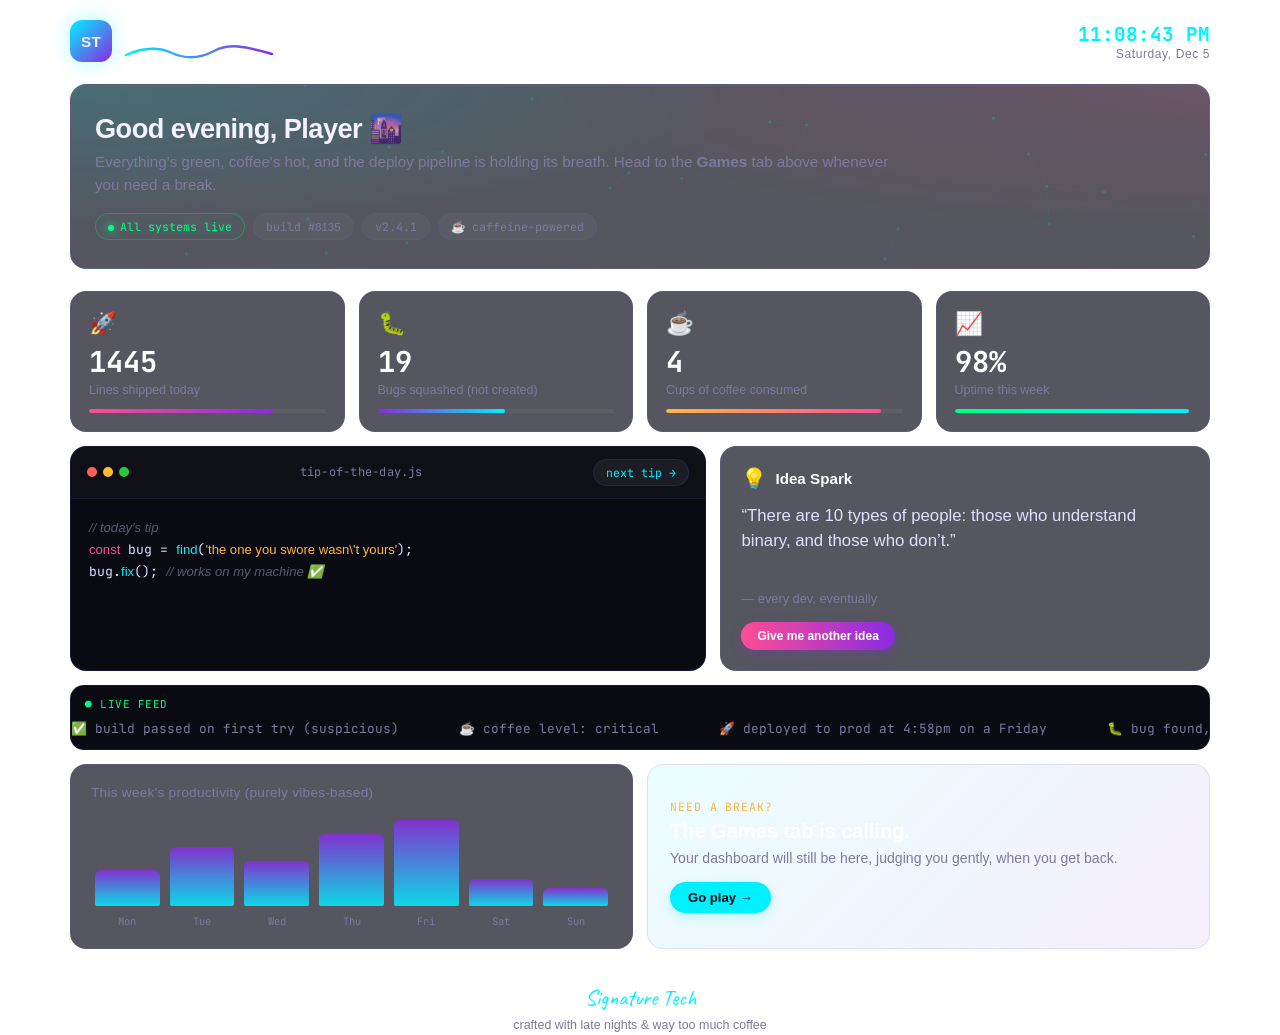
==== dashboard.html @ 2a185d4a "Split dashboard content into a separate file and fix scrolling" ====
<!DOCTYPE html>
<html lang="en">
<head>
<meta charset="UTF-8">
<meta name="viewport" content="width=device-width, initial-scale=1.0">
<link rel="stylesheet" href="style.css">
<link rel="preconnect" href="https://fonts.googleapis.com">
<link href="https://fonts.googleapis.com/css2?family=Space+Grotesk:wght@500;700&family=JetBrains+Mono:wght@400;500;700&family=Caveat:wght@600&display=swap" rel="stylesheet">
<style>
  :root {
    --st-bg: #07080e;
    --st-panel: rgba(13, 15, 28, 0.7);
    --st-panel-strong: rgba(255, 255, 255, 0.06);
    --st-border: rgba(108, 92, 231, 0.15);
    --st-border-hover: rgba(255, 77, 148, 0.4);
    --st-pink: #ff4d94;
    --st-violet: #8a2be2;
    --st-cyber-blue: #00f0ff;
    --st-amber: #ffb648;
    --st-mint: #00ff87;
    --text: #f4f2ff;
    --text-muted: #7e7a9e;
  }
  
  * { box-sizing: border-box; }
  
  body {
    background: transparent;
    margin: 0; padding: 0; color: var(--text);
    font-family: 'Space Grotesk', sans-serif;
    overflow-x: hidden;
  }
  
  .mono { font-family: 'JetBrains Mono', monospace; }
  .signature-font { font-family: 'Caveat', cursive; }

  .dash {
    max-width: 1180px; margin: 0 auto; padding: 20px 20px 40px;
    position: relative;
  }

  /* ---------- Top bar / branding ---------- */
  .topbar {
    display: flex; align-items: center; justify-content: space-between; gap: 16px;
    flex-wrap: wrap; margin-bottom: 22px;
  }
  .brand { display: flex; align-items: center; gap: 12px; }
  .brand-mark {
    width: 42px; height: 42px; border-radius: 12px; flex-shrink: 0;
    background: linear-gradient(135deg, var(--st-cyber-blue), var(--st-violet));
    display: flex; align-items: center; justify-content: center;
    font-weight: 700; font-size: .95rem; letter-spacing: .02em;
    box-shadow: 0 0 20px rgba(0, 240, 255, 0.3);
  }
  .brand-text { display: flex; flex-direction: column; }
  .brand-text .name { font-weight: 700; font-size: 1.15rem; letter-spacing: .01em; line-height: 1.1; color: #fff; }
  .sig-underline { height: 14px; margin-top: 2px; width: 150px; }
  .sig-underline path {
    stroke: url(#sigGrad); stroke-width: 2.4; fill: none; stroke-linecap: round;
    stroke-dasharray: 220; stroke-dashoffset: 220;
    animation: sign 1.6s ease forwards .3s;
  }
  @keyframes sign { to { stroke-dashoffset: 0; } }

  .clockbox { text-align: right; }
  .clockbox .time { font-family: 'JetBrains Mono', monospace; font-size: 1.2rem; font-weight: 700; color: var(--st-cyber-blue); text-shadow: 0 0 10px rgba(0, 240, 255, 0.2); }
  .clockbox .date { font-size: .75rem; color: var(--text-muted); letter-spacing: 0.05em; }

  /* ---------- Hero ---------- */
  .hero {
    position: relative; overflow: hidden; border-radius: 16px; padding: 28px 24px;
    background: radial-gradient(120% 160% at 0% 0%, rgba(0, 240, 255, 0.15), transparent 50%),
                radial-gradient(120% 160% at 100% 0%, rgba(255, 77, 148, 0.12), transparent 50%),
                var(--st-panel);
    border: 1px solid var(--st-border);
    backdrop-filter: blur(12px);
    margin-bottom: 22px;
    box-shadow: inset 0 1px 1px rgba(255,255,255,0.05);
  }
  #netCanvas { position: absolute; inset: 0; width: 100%; height: 100%; opacity: .4; pointer-events: none; }
  .hero-inner { position: relative; z-index: 1; }
  .hero h2 { margin: 0 0 6px; font-size: 1.7rem; letter-spacing: -0.02em; }
  .hero p { margin: 0; color: var(--text-muted); font-size: .95rem; line-height: 1.5; max-width: 800px; }
  .badge-row { display: flex; gap: 8px; margin-top: 16px; flex-wrap: wrap; }
  .badge {
    font-size: .72rem; padding: 5px 12px; border-radius: 20px; border: 1px solid var(--st-border);
    background: rgba(255, 255, 255, .03); color: var(--text-muted); font-family: 'JetBrains Mono', monospace;
  }
  .badge.live { color: var(--st-mint); border-color: rgba(0, 255, 135, 0.25); background: rgba(0, 255, 135, 0.02); }
  .dot { width: 6px; height: 6px; border-radius: 50%; background: var(--st-mint); display: inline-block; margin-right: 6px; animation: pulseDot 1.4s infinite; box-shadow: 0 0 8px var(--st-mint); }
  @keyframes pulseDot { 0%, 100% { opacity: 1; } 50% { opacity: .3; } }

  /* ---------- Grid / Cards ---------- */
  .grid { display: grid; grid-template-columns: repeat(4, 1fr); gap: 14px; margin-bottom: 14px; }
  .stat-card {
    background: var(--st-panel); border: 1px solid var(--st-border); border-radius: 16px; padding: 18px;
    position: relative; overflow: hidden; backdrop-filter: blur(12px);
    transition: transform 0.3s cubic-bezier(0.2, 0.8, 0.2, 1), border-color 0.3s, box-shadow 0.3s;
  }
  .stat-card:hover {
    transform: translateY(-2px);
    border-color: var(--st-border-hover);
    box-shadow: 0 8px 24px rgba(0, 0, 0, 0.2);
  }
  .stat-card .icon { font-size: 1.4rem; margin-bottom: 4px; }
  .stat-card .num { font-size: 1.8rem; font-weight: 700; margin: 6px 0 2px; font-family: 'JetBrains Mono', monospace; color: #fff; }
  .stat-card .label { font-size: .78rem; color: var(--text-muted); }
  .stat-card .bar { height: 4px; border-radius: 4px; margin-top: 12px; background: rgba(255, 255, 255, 0.05); overflow: hidden; }
  .stat-card .bar i { display: block; height: 100%; border-radius: 4px; width: 0; transition: width 1.2s cubic-bezier(0.1, 0.8, 0.2, 1); }
  
  .c1 i { background: linear-gradient(90deg, var(--st-pink), var(--st-violet)); }
  .c2 i { background: linear-gradient(90deg, var(--st-violet), var(--st-cyber-blue)); }
  .c3 i { background: linear-gradient(90deg, var(--st-amber), var(--st-pink)); }
  .c4 i { background: linear-gradient(90deg, var(--st-mint), var(--st-cyber-blue)); }

  .cols { display: grid; grid-template-columns: 1.3fr 1fr; gap: 14px; margin-bottom: 14px; }

  /* ---------- Code snippet card ---------- */
  .code-card { background: #090a12; border: 1px solid var(--st-border); border-radius: 16px; overflow: hidden; backdrop-filter: blur(12px); }
  .code-head {
    display: flex; align-items: center; justify-content: space-between; padding: 12px 16px;
    background: rgba(255, 255, 255, .02); border-bottom: 1px solid var(--st-border);
  }
  .traffic { display: flex; gap: 6px; }
  .traffic span { width: 10px; height: 10px; border-radius: 50%; display: inline-block; }
  .traffic .rd { background: #ff5f57; } .traffic .yl { background: #febc2e; } .traffic .gr { background: #28c840; }
  .code-head .fname { font-size: .75rem; color: var(--text-muted); font-family: 'JetBrains Mono', monospace; letter-spacing: 0.02em; }
  .code-head button {
    font-size: .72rem; background: var(--st-panel-strong); border: 1px solid var(--st-border); color: var(--st-cyber-blue);
    padding: 5px 12px; border-radius: 20px; cursor: pointer; font-family: 'JetBrains Mono', monospace;
    transition: all 0.2s;
  }
  .code-head button:hover { background: var(--st-cyber-blue); color: #000; border-color: var(--st-cyber-blue); box-shadow: 0 0 12px rgba(0, 240, 255, 0.3); }
  .code-body { padding: 18px; font-family: 'JetBrains Mono', monospace; font-size: .82rem; line-height: 1.7; min-height: 150px; white-space: pre-wrap; color: #e2e0ff; }
  .tk-kw { color: var(--st-pink); font-weight: 500; } .tk-fn { color: var(--st-cyber-blue); } .tk-str { color: var(--st-amber); } .tk-cm { color: #5c5973; font-style: italic; } .tk-num { color: var(--st-mint); }

  /* ---------- Idea card ---------- */
  .idea-card {
    background: var(--st-panel); border: 1px solid var(--st-border); border-radius: 16px; padding: 20px;
    display: flex; flex-direction: column; justify-content: space-between; backdrop-filter: blur(12px);
    transition: transform 0.3s, border-color 0.3s;
  }
  .idea-card:hover { border-color: rgba(0, 240, 255, 0.3); }
  .idea-card .top { display: flex; align-items: center; gap: 8px; margin-bottom: 12px; font-size: .95rem; }
  .idea-card .top strong { color: #fff; }
  .idea-card .top .bulb { font-size: 1.3rem; animation: flicker 3s infinite; }
  @keyframes flicker { 0%, 19%, 21%, 23%, 25%, 54%, 56%, 100% { opacity: 1; filter: drop-shadow(0 0 6px rgba(255,182,72,0.6)); } 20%, 24%, 55% { opacity: .4; filter: none; } }
  .idea-card .quote { font-size: 1.05rem; line-height: 1.5; min-height: 80px; color: #e2e0ff; }
  .idea-card .who { color: var(--text-muted); font-size: .8rem; margin-top: 8px; }
  .idea-card button {
    margin-top: 16px; align-self: flex-start; font-size: .75rem; padding: 7px 16px; border-radius: 20px;
    border: none; background: linear-gradient(90deg, var(--st-pink), var(--st-violet));
    color: #fff; cursor: pointer; font-weight: 700; transition: all 0.2s;
    box-shadow: 0 4px 12px rgba(138, 43, 226, 0.3);
  }
  .idea-card button:hover { transform: translateY(-1px); box-shadow: 0 6px 16px rgba(255, 77, 148, 0.4); }

  /* ---------- Ticker ---------- */
  .ticker {
    background: #090a12; border: 1px solid var(--st-border); border-radius: 14px; padding: 0; margin-bottom: 14px;
    overflow: hidden; position: relative;
  }
  .ticker .tag { position: absolute; top: 11px; left: 14px; font-size: .68rem; color: var(--st-mint); font-family: 'JetBrains Mono', monospace; z-index: 2; background: #090a12; padding-right: 8px; text-transform: uppercase; letter-spacing: 0.05em; }
  .ticker-track { display: flex; gap: 60px; white-space: nowrap; padding: 34px 0 12px; animation: scroll 26s linear infinite; }
  .ticker-track span { font-family: 'JetBrains Mono', monospace; font-size: .8rem; color: var(--text-muted); display: flex; align-items: center; gap: 6px; }
  @keyframes scroll { from { transform: translateX(0); } to { transform: translateX(-50%); } }

  /* ---------- Weekly chart + footer CTA ---------- */
  .bottom-row { display: grid; grid-template-columns: 1fr 1fr; gap: 14px; }
  .chart-card { background: var(--st-panel); border: 1px solid var(--st-border); border-radius: 16px; padding: 20px; backdrop-filter: blur(12px); }
  .chart-card h4 { margin: 0 0 16px; font-size: .85rem; color: var(--text-muted); font-weight: 500; letter-spacing: 0.02em; }
  .bars { display: flex; align-items: flex-end; gap: 10px; height: 90px; padding: 0 4px; }
  .bars .b { flex: 1; background: linear-gradient(180deg, var(--st-violet), var(--st-cyber-blue)); border-radius: 6px 6px 2px 2px; height: 0; transition: height 1s cubic-bezier(.15, .85, .3, 1); opacity: 0.85; }
  .bars .b:hover { opacity: 1; filter: drop-shadow(0 0 8px var(--st-cyber-blue)); }
  .bars-labels { display: flex; gap: 10px; margin-top: 8px; padding: 0 4px; }
  .bars-labels span { flex: 1; text-align: center; font-size: .65rem; color: var(--text-muted); font-family: 'JetBrains Mono', monospace; }

  .cta-card {
    border-radius: 16px; padding: 22px; border: 1px solid var(--st-border);
    background: linear-gradient(135deg, rgba(0, 240, 255, 0.08), rgba(138, 43, 226, 0.08));
    backdrop-filter: blur(12px); display: flex; flex-direction: column; justify-content: center;
  }
  .cta-card .eyebrow { font-size: .72rem; letter-spacing: .08em; text-transform: uppercase; color: var(--st-amber); font-family: 'JetBrains Mono', monospace; }
  .cta-card h3 { margin: 6px 0; font-size: 1.25rem; color: #fff; }
  .cta-card p { margin: 0 0 14px; color: var(--text-muted); font-size: .88rem; line-height: 1.4; }
  .cta-card a {
    align-self: flex-start; text-decoration: none; color: #07080e; background: var(--st-cyber-blue);
    padding: 8px 18px; border-radius: 20px; font-weight: 700; font-size: .82rem; transition: all 0.2s;
    box-shadow: 0 4px 12px rgba(0, 240, 255, 0.25);
  }
  .cta-card a:hover { transform: translateY(-1px); box-shadow: 0 6px 18px rgba(0, 240, 255, 0.4); background: #fff; }

  footer.sig {
    text-align: center; margin-top: 32px; font-size: .78rem; color: var(--text-muted); line-height: 1.5;
  }
  footer.sig .signature-font { font-size: 1.4rem; color: var(--st-cyber-blue); margin-bottom: 2px; }

  @media (max-width: 820px) {
    .grid { grid-template-columns: repeat(2, 1fr); }
    .cols { grid-template-columns: 1fr; }
    .bottom-row { grid-template-columns: 1fr; }
  }
</style>
</head>
<body>

<div class="dash">

  <!-- ============ TOP BAR / BRANDING ============ -->
  <div class="topbar">
    <div class="brand">
      <div class="brand-mark">ST</div>
      <div class="brand-text">
        <div class="name">Signature Tech</div>
        <svg class="sig-underline" viewBox="0 0 150 14" xmlns="http://www.w3.org/2000/svg">
          <defs>
            <linearGradient id="sigGrad" x1="0" y1="0" x2="1" y2="0">
              <stop offset="0%" stop-color="#00f0ff"/>
              <stop offset="100%" stop-color="#8a2be2"/>
            </linearGradient>
          </defs>
          <path d="M2 10 C 20 2, 35 2, 48 8 S 75 14, 90 6 S 120 1, 148 9"/>
        </svg>
      </div>
    </div>
    <div class="clockbox">
      <div class="time mono" id="clock">--:--:--</div>
      <div class="date" id="dateline">loading date…</div>
    </div>
  </div>

  <!-- ============ HERO ============ -->
  <div class="hero">
    <canvas id="netCanvas"></canvas>
    <div class="hero-inner">
      <h2 id="greeting">Welcome back, Player 👋</h2>
      <p>Everything's green, coffee's hot, and the deploy pipeline is holding its breath. Head to the <strong>Games</strong> tab above whenever you need a break.</p>
      <div class="badge-row">
        <span class="badge live"><span class="dot"></span>All systems live</span>
        <span class="badge">build #<span id="buildNum">0000</span></span>
        <span class="badge">v2.4.1</span>
        <span class="badge">☕ caffeine-powered</span>
      </div>
    </div>
  </div>

  <!-- ============ STAT CARDS ============ -->
  <div class="grid">
    <div class="stat-card c1">
      <div class="icon">🚀</div>
      <div class="num" id="stat1">0</div>
      <div class="label">Lines shipped today</div>
      <div class="bar"><i style="width:0" data-target="78"></i></div>
    </div>
    <div class="stat-card c2">
      <div class="icon">🐛</div>
      <div class="num" id="stat2">0</div>
      <div class="label">Bugs squashed (not created)</div>
      <div class="bar"><i style="width:0" data-target="54"></i></div>
    </div>
    <div class="stat-card c3">
      <div class="icon">☕</div>
      <div class="num" id="stat3">0</div>
      <div class="label">Cups of coffee consumed</div>
      <div class="bar"><i style="width:0" data-target="91"></i></div>
    </div>
    <div class="stat-card c4">
      <div class="icon">📈</div>
      <div class="num" id="stat4">0%</div>
      <div class="label">Uptime this week</div>
      <div class="bar"><i style="width:0" data-target="99"></i></div>
    </div>
  </div>

  <!-- ============ CODE + IDEA ============ -->
  <div class="cols">
    <div class="code-card">
      <div class="code-head">
        <div class="traffic"><span class="rd"></span><span class="yl"></span><span class="gr"></span></div>
        <div class="fname" id="snippetFile">tip-of-the-day.js</div>
        <button onclick="nextSnippet()">next tip →</button>
      </div>
      <div class="code-body mono" id="snippetBody"></div>
    </div>

    <div class="idea-card">
      <div class="top"><span class="bulb">💡</span><strong>Idea Spark</strong></div>
      <div class="quote" id="ideaText">Loading a spark of genius…</div>
      <div class="who" id="ideaWho"></div>
      <button onclick="nextIdea()">Give me another idea</button>
    </div>
  </div>

  <!-- ============ LIVE TICKER ============ -->
  <div class="ticker">
    <span class="tag">● live feed</span>
    <div class="ticker-track" id="tickerTrack"></div>
  </div>

  <!-- ============ CHART + CTA ============ -->
  <div class="bottom-row">
    <div class="chart-card">
      <h4>This week's productivity (purely vibes-based)</h4>
      <div class="bars" id="bars"></div>
      <div class="bars-labels">
        <span>Mon</span><span>Tue</span><span>Wed</span><span>Thu</span><span>Fri</span><span>Sat</span><span>Sun</span>
      </div>
    </div>
    <div class="cta-card">
      <div class="eyebrow">Need a break?</div>
      <h3>The Games tab is calling.</h3>
      <p>Your dashboard will still be here, judging you gently, when you get back.</p>
      <a href="#games">Go play →</a>
    </div>
  </div>

  <footer class="sig">
    <div class="signature-font">Signature Tech</div>
    <div>crafted with late nights &amp; way too much coffee</div>
  </footer>

</div>

<script>
  /* ---------- Clock ---------- */
  function tick(){
    const now = new Date();
    document.getElementById('clock').textContent = now.toLocaleTimeString([], {hour:'2-digit',minute:'2-digit',second:'2-digit'});
    document.getElementById('dateline').textContent = now.toLocaleDateString([], {weekday:'long', month:'short', day:'numeric'});
  }
  tick(); setInterval(tick, 1000);
  document.getElementById('buildNum').textContent = String(Math.floor(1000 + Math.random()*8999));

  /* ---------- Greeting by time of day ---------- */
  (function(){
    const h = new Date().getHours();
    const g = h < 5 ? 'Burning the midnight oil, Player 🌙' : h < 12 ? 'Good morning, Player ☀️' : h < 18 ? 'Good afternoon, Player 🌤️' : 'Good evening, Player 🌆';
    document.getElementById('greeting').textContent = g;
  })();

  /* ---------- Animated stat counters + bars ---------- */
  function animateCount(el, target, suffix=''){
    let cur = 0; const step = Math.max(1, Math.round(target/40));
    const t = setInterval(() => {
      cur += step;
      if(cur >= target){ cur = target; clearInterval(t); }
      el.textContent = cur + suffix;
    }, 25);
  }
  animateCount(document.getElementById('stat1'), 1200 + Math.floor(Math.random()*400));
  animateCount(document.getElementById('stat2'), 12 + Math.floor(Math.random()*8));
  animateCount(document.getElementById('stat3'), 4 + Math.floor(Math.random()*5));
  animateCount(document.getElementById('stat4'), 97 + Math.floor(Math.random()*3), '%');
  document.querySelectorAll('.bar i').forEach(bar => {
    setTimeout(() => bar.style.width = bar.dataset.target + '%', 200);
  });

  /* ---------- Code snippet rotator ---------- */
  const snippets = [
    { file:'tip-of-the-day.js', code:`<span class="tk-cm">// today's tip</span>\n<span class="tk-kw">const</span> bug = <span class="tk-fn">find</span>(<span class="tk-str">'the one you swore wasn\\'t yours'</span>);\nbug.<span class="tk-fn">fix</span>(); <span class="tk-cm">// works on my machine ✅</span>` },
    { file:'shortcut.js', code:`<span class="tk-cm">// keyboard shortcut of the day</span>\n<span class="tk-kw">const</span> save = () => ctrl + <span class="tk-str">'S'</span>;\n<span class="tk-fn">setInterval</span>(save, <span class="tk-num">1000</span>); <span class="tk-cm">// paranoia mode</span>` },
    { file:'debugging.js', code:`<span class="tk-kw">function</span> <span class="tk-fn">debug</span>(problem) {\n  <span class="tk-fn">console</span>.log(problem);\n  <span class="tk-kw">return</span> <span class="tk-str">'it was a semicolon'</span>;\n}` },
    { file:'motivation.js', code:`<span class="tk-kw">while</span> (bugs.length > <span class="tk-num">0</span>) {\n  coffee.<span class="tk-fn">refill</span>();\n  <span class="tk-cm">// one more won't hurt</span>\n}` },
    { file:'friday-deploy.js', code:`<span class="tk-kw">if</span> (day === <span class="tk-str">'Friday'</span>) {\n  <span class="tk-fn">deploy</span>(<span class="tk-str">'production'</span>); <span class="tk-cm">// what could go wrong</span>\n}` }
  ];
  let snippetIdx = 0;
  function renderSnippet(){
    const s = snippets[snippetIdx];
    document.getElementById('snippetFile').textContent = s.file;
    document.getElementById('snippetBody').innerHTML = s.code;
  }
  function nextSnippet(){ snippetIdx = (snippetIdx+1) % snippets.length; renderSnippet(); }
  renderSnippet();

  /* ---------- Idea / quote rotator ---------- */
  const ideas = [
    { text:'“There are 10 types of people: those who understand binary, and those who don’t.”', who:'— every dev, eventually' },
    { text:'What if the sidebar could collapse into a tiny mascot that judges your code silently?', who:'— 2am idea, needs review' },
    { text:'“It’s not a bug, it’s an undocumented feature.”', who:'— unknown, probably you' },
    { text:'Add a button that does nothing except say "nice click" — morale matters.', who:'— UX brainstorm' },
    { text:'“Weeks of coding can save you hours of planning.”', who:'— cautionary tale' },
    { text:'A dark mode so dark it needs its own dark mode.', who:'— design meeting, 11pm' }
  ];
  let ideaIdx = 0;
  function renderIdea(){
    document.getElementById('ideaText').textContent = ideas[ideaIdx].text;
    document.getElementById('ideaWho').textContent = ideas[ideaIdx].who;
  }
  function nextIdea(){ ideaIdx = (ideaIdx+1) % ideas.length; renderIdea(); }
  renderIdea();

  /* ---------- Live ticker feed ---------- */
  const feed = [
    '✅ build passed on first try (suspicious)', '☕ coffee level: critical', '🚀 deployed to prod at 4:58pm on a Friday',
    '🐛 bug found, immediately renamed "feature"', '📦 node_modules now visible from space',
    '🔧 fixed it by turning it off and on again', '💬 "it works on my machine" — confirmed team motto',
    '⚡ page load time: instant-ish', '🌙 last commit: 2:47am, no regrets'
  ];
  const track = document.getElementById('tickerTrack');
  track.innerHTML = feed.concat(feed).map(f => `<span>${f}</span>`).join('');

  /* ---------- Weekly bar chart ---------- */
  const bars = document.getElementById('bars');
  const heights = [40,65,50,80,95,30,20];
  heights.forEach(h => {
    const b = document.createElement('div');
    b.className = 'b';
    bars.appendChild(b);
    setTimeout(() => b.style.height = h + '%', 250);
  });

  /* ---------- Lightweight live network background ---------- */
  (function(){
    const canvas = document.getElementById('netCanvas');
    const ctx = canvas.getContext('2d');
    let w, h, points;
    function resize(){
      w = canvas.width = canvas.offsetWidth;
      h = canvas.height = canvas.offsetHeight;
    }
    function initPoints(){
      points = Array.from({length: 26}, () => ({
        x: Math.random()*w, y: Math.random()*h,
        vx: (Math.random()-0.5)*0.3, vy: (Math.random()-0.5)*0.3
      }));
    }
    function frame(){
      ctx.clearRect(0,0,w,h);
      for(let i=0;i<points.length;i++){
        points[i].x += points[i].vx; points[i].y += points[i].vy;
        if(points[i].x<0||points[i].x>w) points[i].vx*=-1;
        if(points[i].y<0||points[i].y>h) points[i].vy*=-1;
      }
      for(let i=0;i<points.length;i++){
        for(let j=i+1;j<points.length;j++){
          const dx=points[i].x-points[j].x, dy=points[i].y-points[j].y;
          const dist=Math.hypot(dx,dy);
          if(dist<120){
            ctx.strokeStyle = `rgba(0, 240, 255, ${0.15*(1-dist/120)})`;
            ctx.beginPath(); ctx.moveTo(points[i].x,points[i].y); ctx.lineTo(points[j].x,points[j].y); ctx.stroke();
          }
        }
        ctx.fillStyle = 'rgba(0, 240, 255, 0.4)';
        ctx.beginPath(); ctx.arc(points[i].x, points[i].y, 1.6, 0, Math.PI*2); ctx.fill();
      }
      requestAnimationFrame(frame);
    }
    window.addEventListener('resize', () => { resize(); });
    resize(); initPoints(); frame();
  })();
</script>

</body>
</html>
---- style.css ----
:root {
    --bg-dark: #0f111a;
    --bg-card: #171a26;
    --accent-neon: #6366f1;
    --accent-hover: #4f46e5;
    --text-main: #f3f4f6;
    --text-muted: #9ca3af;
    --sidebar-width: 240px;
}

* {
    box-sizing: border-box;
    margin: 0;
    padding: 0;
    font-family: 'Segoe UI', Tahoma, Geneva, Verdana, sans-serif;
}

body {
    background-color: var(--bg-dark);
    color: var(--text-main);
    display: flex;
    height: 100vh;
    overflow: hidden;
}

.sidebar {
    width: var(--sidebar-width);
    background-color: var(--bg-card);
    border-right: 1px solid #23283b;
    display: flex;
    flex-direction: column;
    padding: 20px;
}

.brand-logo {
    font-size: 22px;
    font-weight: bold;
    letter-spacing: 1px;
    color: var(--text-main);
    margin-bottom: 40px;
    display: flex;
    align-items: center;
    gap: 10px;
}

.brand-logo span { color: var(--accent-neon); }

.sidebar-menu { list-style: none; }

.sidebar-item {
    padding: 12px 16px;
    border-radius: 8px;
    color: var(--text-muted);
    cursor: pointer;
    transition: all 0.3s ease;
    margin-bottom: 8px;
    font-weight: 500;
}

.sidebar-item:hover, .sidebar-item.active {
    background-color: #23283b;
    color: var(--text-main);
    border-left: 4px solid var(--accent-neon);
}

.main-container {
    flex: 1;
    display: flex;
    flex-direction: column;
    height: 100%;
}

.sub-top-bar {
    background-color: var(--bg-card);
    border-bottom: 1px solid #23283b;
    padding: 0 30px;
    display: flex;
    align-items: center;
    height: 60px;
}

.nav-tabs {
    display: flex;
    gap: 20px;
    list-style: none;
    height: 100%;
}

.nav-tab {
    display: flex;
    align-items: center;
    color: var(--text-muted);
    cursor: pointer;
    font-weight: 500;
    position: relative;
    padding: 0 10px;
    height: 100%;
    transition: color 0.3s;
}

.nav-tab:hover, .nav-tab.active { color: var(--text-main); }

.nav-tab.active::after {
    content: '';
    position: absolute;
    bottom: 0;
    left: 0;
    width: 100%;
    height: 3px;
    background-color: var(--accent-neon);
    border-radius: 3px 3px 0 0;
}

.content-area {
    flex: 1;
    padding: 30px;
    overflow-y: auto;
}

.content-page { display: none; }
.content-page.active { display: block; }

.games-grid {
    display: grid;
    grid-template-columns: repeat(auto-fill, minmax(220px, 1fr));
    gap: 24px;
    margin-top: 20px;
}

.game-card {
    background-color: var(--bg-card);
    border: 1px solid #23283b;
    border-radius: 12px;
    overflow: hidden;
    cursor: pointer;
    transition: transform 0.3s ease, box-shadow 0.3s ease;
}

.game-card:hover {
    transform: translateY(-5px);
    box-shadow: 0 10px 20px rgba(99, 102, 241, 0.15);
    border-color: var(--accent-neon);
}

.game-thumbnail {
    height: 140px;
    background-color: #23283b;
    display: flex;
    align-items: center;
    justify-content: center;
    font-size: 40px;
}

.game-info { padding: 15px; }
.game-title { font-size: 16px; font-weight: 600; margin-bottom: 5px; }
.game-tag { font-size: 12px; color: var(--accent-neon); text-transform: uppercase; font-weight: bold; }

/* Modal changes to support iframes */
.game-modal {
    display: none;
    position: fixed;
    top: 0;
    left: 0;
    width: 100vw;
    height: 100vh;
    background-color: rgba(15, 17, 26, 0.95);
    z-index: 1000;
    justify-content: center;
    align-items: center;
    flex-direction: column;
}

.game-modal.active { display: flex; }

.modal-header {
    display: flex;
    justify-content: flex-end;
    width: 90vw;
    max-width: 800px;
    margin-bottom: 15px;
}

.close-btn {
    background-color: #ef4444;
    color: white;
    border: none;
    padding: 8px 16px;
    border-radius: 6px;
    cursor: pointer;
    font-weight: bold;
}

.close-btn:hover { background-color: #dc2626; }

/* This is the box where the game will load */
.game-frame {
    width: 90vw;
    max-width: 800px;
    height: 600px;
    border: 4px solid #23283b;
    border-radius: 8px;
    background-color: black;
}
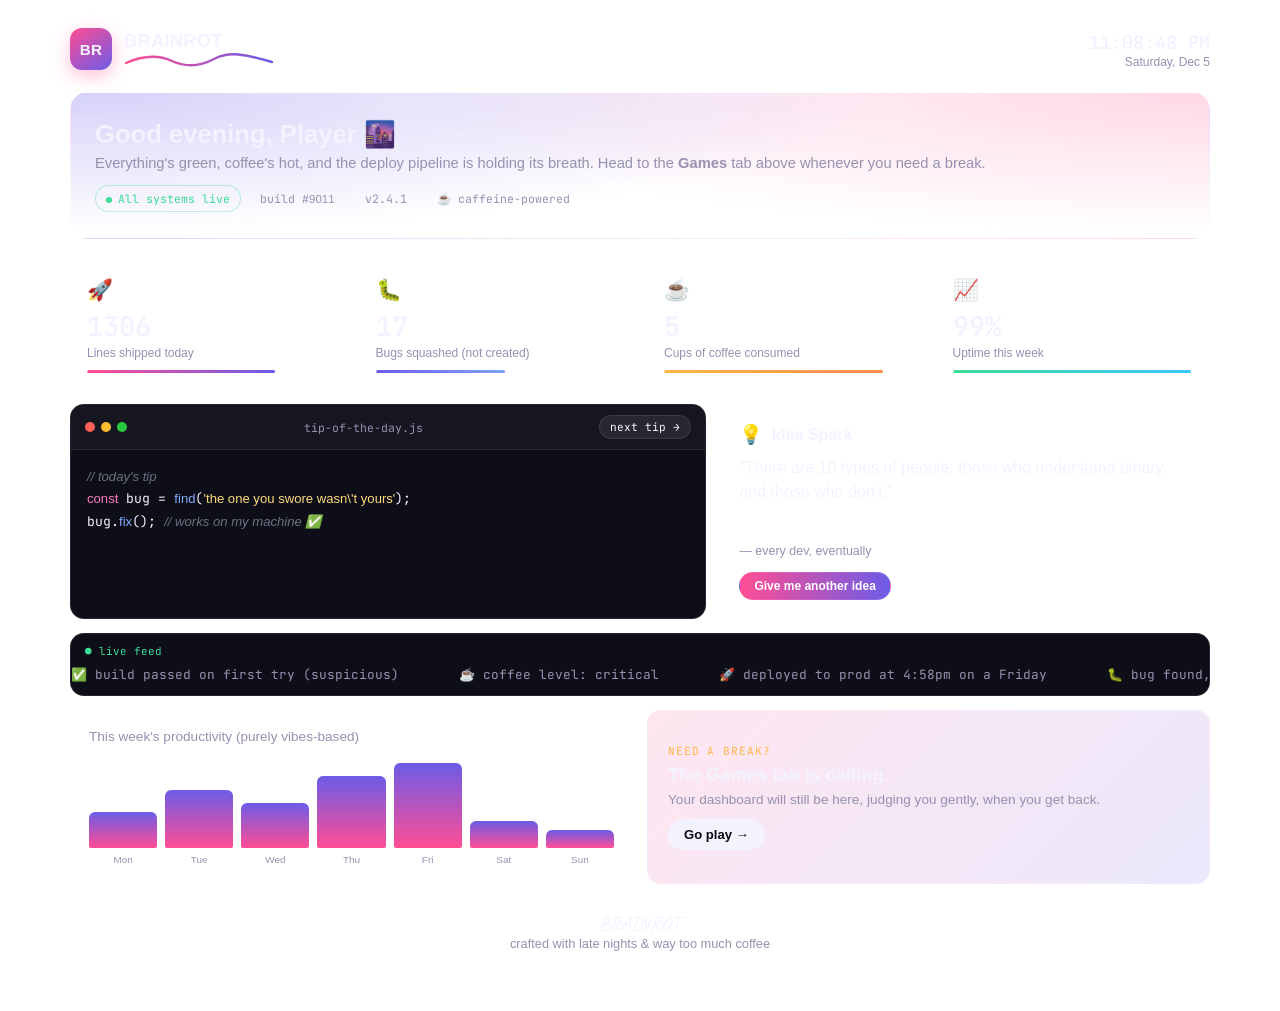
==== commit c743ea7a: "Organize folder structure and clean up files" ====
--- a/dashboard.html
+++ b/dashboard.html
@@ -7,198 +7,178 @@
 <link rel="preconnect" href="https://fonts.googleapis.com">
 <link href="https://fonts.googleapis.com/css2?family=Space+Grotesk:wght@500;700&family=JetBrains+Mono:wght@400;500;700&family=Caveat:wght@600&display=swap" rel="stylesheet">
 <style>
-  :root {
-    --st-bg: #07080e;
-    --st-panel: rgba(13, 15, 28, 0.7);
-    --st-panel-strong: rgba(255, 255, 255, 0.06);
-    --st-border: rgba(108, 92, 231, 0.15);
-    --st-border-hover: rgba(255, 77, 148, 0.4);
+  /* ---- Local tokens (fall back gracefully if style.css already defines these) ---- */
+  :root{
+    --st-bg: #0a0b12;
+    --st-panel: rgba(255,255,255,0.045);
+    --st-panel-strong: rgba(255,255,255,0.075);
+    --st-border: rgba(255,255,255,0.09);
     --st-pink: #ff4d94;
-    --st-violet: #8a2be2;
-    --st-cyber-blue: #00f0ff;
+    --st-violet: #6c5ce7;
     --st-amber: #ffb648;
-    --st-mint: #00ff87;
+    --st-mint: #3ddc97;
     --text: #f4f2ff;
-    --text-muted: #7e7a9e;
-  }
-  
-  * { box-sizing: border-box; }
-  
-  body {
+    --text-muted: #9691b0;
+  }
+  *{ box-sizing:border-box; }
+  /* NOTE: style.css's height:100vh / overflow:hidden / flex rules are scoped to
+     body.app-shell (used only by index.html), so this page is free to grow
+     to its natural height and scroll normally inside the dashboard iframe. */
+  body{
     background: transparent;
-    margin: 0; padding: 0; color: var(--text);
-    font-family: 'Space Grotesk', sans-serif;
-    overflow-x: hidden;
-  }
-  
-  .mono { font-family: 'JetBrains Mono', monospace; }
-  .signature-font { font-family: 'Caveat', cursive; }
-
-  .dash {
-    max-width: 1180px; margin: 0 auto; padding: 20px 20px 40px;
-    position: relative;
+    margin:0; padding:0; color:var(--text);
+    font-family:'Space Grotesk', sans-serif;
+    overflow:visible;
+  }
+  .mono{ font-family:'JetBrains Mono', monospace; }
+  .signature-font{ font-family:'Caveat', cursive; }
+
+  .dash{
+    max-width: 1180px; margin: 0 auto; padding: 28px 20px 60px;
+    position:relative;
   }
 
   /* ---------- Top bar / branding ---------- */
-  .topbar {
-    display: flex; align-items: center; justify-content: space-between; gap: 16px;
-    flex-wrap: wrap; margin-bottom: 22px;
-  }
-  .brand { display: flex; align-items: center; gap: 12px; }
-  .brand-mark {
-    width: 42px; height: 42px; border-radius: 12px; flex-shrink: 0;
-    background: linear-gradient(135deg, var(--st-cyber-blue), var(--st-violet));
-    display: flex; align-items: center; justify-content: center;
-    font-weight: 700; font-size: .95rem; letter-spacing: .02em;
-    box-shadow: 0 0 20px rgba(0, 240, 255, 0.3);
-  }
-  .brand-text { display: flex; flex-direction: column; }
-  .brand-text .name { font-weight: 700; font-size: 1.15rem; letter-spacing: .01em; line-height: 1.1; color: #fff; }
-  .sig-underline { height: 14px; margin-top: 2px; width: 150px; }
-  .sig-underline path {
-    stroke: url(#sigGrad); stroke-width: 2.4; fill: none; stroke-linecap: round;
+  .topbar{
+    display:flex; align-items:center; justify-content:space-between; gap:16px;
+    flex-wrap:wrap; margin-bottom: 22px;
+  }
+  .brand{ display:flex; align-items:center; gap:12px; }
+  .brand-mark{
+    width:42px; height:42px; border-radius:12px; flex-shrink:0;
+    background:linear-gradient(145deg, var(--st-pink), var(--st-violet));
+    display:flex; align-items:center; justify-content:center;
+    font-weight:700; font-size:.95rem; letter-spacing:.02em;
+    box-shadow:0 6px 18px rgba(255,77,148,.35);
+  }
+  .brand-text{ display:flex; flex-direction:column; }
+  .brand-text .name{ font-weight:700; font-size:1.15rem; letter-spacing:.01em; line-height:1.1; }
+  .sig-underline{ height:14px; margin-top:2px; width:150px; }
+  .sig-underline path{
+    stroke:url(#sigGrad); stroke-width:2.4; fill:none; stroke-linecap:round;
     stroke-dasharray: 220; stroke-dashoffset: 220;
     animation: sign 1.6s ease forwards .3s;
   }
-  @keyframes sign { to { stroke-dashoffset: 0; } }
-
-  .clockbox { text-align: right; }
-  .clockbox .time { font-family: 'JetBrains Mono', monospace; font-size: 1.2rem; font-weight: 700; color: var(--st-cyber-blue); text-shadow: 0 0 10px rgba(0, 240, 255, 0.2); }
-  .clockbox .date { font-size: .75rem; color: var(--text-muted); letter-spacing: 0.05em; }
+  @keyframes sign{ to{ stroke-dashoffset:0; } }
+
+  .clockbox{ text-align:right; }
+  .clockbox .time{ font-family:'JetBrains Mono', monospace; font-size:1.15rem; font-weight:700; }
+  .clockbox .date{ font-size:.75rem; color:var(--text-muted); }
 
   /* ---------- Hero ---------- */
-  .hero {
-    position: relative; overflow: hidden; border-radius: 16px; padding: 28px 24px;
-    background: radial-gradient(120% 160% at 0% 0%, rgba(0, 240, 255, 0.15), transparent 50%),
-                radial-gradient(120% 160% at 100% 0%, rgba(255, 77, 148, 0.12), transparent 50%),
+  .hero{
+    position:relative; overflow:hidden; border-radius:18px; padding:26px 24px;
+    background: radial-gradient(120% 160% at 0% 0%, rgba(108,92,231,.28), transparent 60%),
+                radial-gradient(120% 160% at 100% 0%, rgba(255,77,148,.22), transparent 60%),
                 var(--st-panel);
-    border: 1px solid var(--st-border);
-    backdrop-filter: blur(12px);
+    border:1px solid var(--st-border);
     margin-bottom: 22px;
-    box-shadow: inset 0 1px 1px rgba(255,255,255,0.05);
-  }
-  #netCanvas { position: absolute; inset: 0; width: 100%; height: 100%; opacity: .4; pointer-events: none; }
-  .hero-inner { position: relative; z-index: 1; }
-  .hero h2 { margin: 0 0 6px; font-size: 1.7rem; letter-spacing: -0.02em; }
-  .hero p { margin: 0; color: var(--text-muted); font-size: .95rem; line-height: 1.5; max-width: 800px; }
-  .badge-row { display: flex; gap: 8px; margin-top: 16px; flex-wrap: wrap; }
-  .badge {
-    font-size: .72rem; padding: 5px 12px; border-radius: 20px; border: 1px solid var(--st-border);
-    background: rgba(255, 255, 255, .03); color: var(--text-muted); font-family: 'JetBrains Mono', monospace;
-  }
-  .badge.live { color: var(--st-mint); border-color: rgba(0, 255, 135, 0.25); background: rgba(0, 255, 135, 0.02); }
-  .dot { width: 6px; height: 6px; border-radius: 50%; background: var(--st-mint); display: inline-block; margin-right: 6px; animation: pulseDot 1.4s infinite; box-shadow: 0 0 8px var(--st-mint); }
-  @keyframes pulseDot { 0%, 100% { opacity: 1; } 50% { opacity: .3; } }
-
-  /* ---------- Grid / Cards ---------- */
-  .grid { display: grid; grid-template-columns: repeat(4, 1fr); gap: 14px; margin-bottom: 14px; }
-  .stat-card {
-    background: var(--st-panel); border: 1px solid var(--st-border); border-radius: 16px; padding: 18px;
-    position: relative; overflow: hidden; backdrop-filter: blur(12px);
-    transition: transform 0.3s cubic-bezier(0.2, 0.8, 0.2, 1), border-color 0.3s, box-shadow 0.3s;
-  }
-  .stat-card:hover {
-    transform: translateY(-2px);
-    border-color: var(--st-border-hover);
-    box-shadow: 0 8px 24px rgba(0, 0, 0, 0.2);
-  }
-  .stat-card .icon { font-size: 1.4rem; margin-bottom: 4px; }
-  .stat-card .num { font-size: 1.8rem; font-weight: 700; margin: 6px 0 2px; font-family: 'JetBrains Mono', monospace; color: #fff; }
-  .stat-card .label { font-size: .78rem; color: var(--text-muted); }
-  .stat-card .bar { height: 4px; border-radius: 4px; margin-top: 12px; background: rgba(255, 255, 255, 0.05); overflow: hidden; }
-  .stat-card .bar i { display: block; height: 100%; border-radius: 4px; width: 0; transition: width 1.2s cubic-bezier(0.1, 0.8, 0.2, 1); }
-  
-  .c1 i { background: linear-gradient(90deg, var(--st-pink), var(--st-violet)); }
-  .c2 i { background: linear-gradient(90deg, var(--st-violet), var(--st-cyber-blue)); }
-  .c3 i { background: linear-gradient(90deg, var(--st-amber), var(--st-pink)); }
-  .c4 i { background: linear-gradient(90deg, var(--st-mint), var(--st-cyber-blue)); }
-
-  .cols { display: grid; grid-template-columns: 1.3fr 1fr; gap: 14px; margin-bottom: 14px; }
+  }
+  #netCanvas{ position:absolute; inset:0; width:100%; height:100%; opacity:.55; pointer-events:none; }
+  .hero-inner{ position:relative; z-index:1; }
+  .hero h2{ margin:0 0 6px; font-size:1.6rem; }
+  .hero p{ margin:0; color:var(--text-muted); font-size:.92rem; }
+  .badge-row{ display:flex; gap:8px; margin-top:14px; flex-wrap:wrap; }
+  .badge{
+    font-size:.72rem; padding:5px 10px; border-radius:20px; border:1px solid var(--st-border);
+    background:rgba(255,255,255,.03); color:var(--text-muted); font-family:'JetBrains Mono',monospace;
+  }
+  .badge.live{ color:var(--st-mint); border-color:rgba(61,220,151,.35); }
+  .dot{ width:6px; height:6px; border-radius:50%; background:var(--st-mint); display:inline-block; margin-right:6px; animation:pulseDot 1.4s infinite; }
+  @keyframes pulseDot{ 0%,100%{opacity:1;} 50%{opacity:.25;} }
+
+  /* ---------- Grid ---------- */
+  .grid{ display:grid; grid-template-columns: repeat(4, 1fr); gap:14px; margin-bottom:14px; }
+  .stat-card{
+    background:var(--st-panel); border:1px solid var(--st-border); border-radius:14px; padding:16px;
+    position:relative; overflow:hidden;
+  }
+  .stat-card .icon{ font-size:1.3rem; }
+  .stat-card .num{ font-size:1.7rem; font-weight:700; margin:6px 0 2px; font-family:'JetBrains Mono',monospace; }
+  .stat-card .label{ font-size:.75rem; color:var(--text-muted); }
+  .stat-card .bar{ height:3px; border-radius:3px; margin-top:10px; background:rgba(255,255,255,.08); overflow:hidden; }
+  .stat-card .bar i{ display:block; height:100%; border-radius:3px; width:0; transition:width 1.2s ease; }
+  .c1 i{ background:linear-gradient(90deg,var(--st-pink),var(--st-violet)); }
+  .c2 i{ background:linear-gradient(90deg,var(--st-violet),#7ea2ff); }
+  .c3 i{ background:linear-gradient(90deg,var(--st-amber),#ff8a4d); }
+  .c4 i{ background:linear-gradient(90deg,var(--st-mint),#38c6ff); }
+
+  .cols{ display:grid; grid-template-columns: 1.3fr 1fr; gap:14px; margin-bottom:14px; }
 
   /* ---------- Code snippet card ---------- */
-  .code-card { background: #090a12; border: 1px solid var(--st-border); border-radius: 16px; overflow: hidden; backdrop-filter: blur(12px); }
-  .code-head {
-    display: flex; align-items: center; justify-content: space-between; padding: 12px 16px;
-    background: rgba(255, 255, 255, .02); border-bottom: 1px solid var(--st-border);
-  }
-  .traffic { display: flex; gap: 6px; }
-  .traffic span { width: 10px; height: 10px; border-radius: 50%; display: inline-block; }
-  .traffic .rd { background: #ff5f57; } .traffic .yl { background: #febc2e; } .traffic .gr { background: #28c840; }
-  .code-head .fname { font-size: .75rem; color: var(--text-muted); font-family: 'JetBrains Mono', monospace; letter-spacing: 0.02em; }
-  .code-head button {
-    font-size: .72rem; background: var(--st-panel-strong); border: 1px solid var(--st-border); color: var(--st-cyber-blue);
-    padding: 5px 12px; border-radius: 20px; cursor: pointer; font-family: 'JetBrains Mono', monospace;
-    transition: all 0.2s;
-  }
-  .code-head button:hover { background: var(--st-cyber-blue); color: #000; border-color: var(--st-cyber-blue); box-shadow: 0 0 12px rgba(0, 240, 255, 0.3); }
-  .code-body { padding: 18px; font-family: 'JetBrains Mono', monospace; font-size: .82rem; line-height: 1.7; min-height: 150px; white-space: pre-wrap; color: #e2e0ff; }
-  .tk-kw { color: var(--st-pink); font-weight: 500; } .tk-fn { color: var(--st-cyber-blue); } .tk-str { color: var(--st-amber); } .tk-cm { color: #5c5973; font-style: italic; } .tk-num { color: var(--st-mint); }
+  .code-card{ background:#0d0e18; border:1px solid var(--st-border); border-radius:14px; overflow:hidden; }
+  .code-head{
+    display:flex; align-items:center; justify-content:space-between; padding:10px 14px;
+    background:rgba(255,255,255,.03); border-bottom:1px solid var(--st-border);
+  }
+  .traffic{ display:flex; gap:6px; }
+  .traffic span{ width:10px; height:10px; border-radius:50%; display:inline-block; }
+  .traffic .rd{ background:#ff5f57; } .traffic .yl{ background:#febc2e; } .traffic .gr{ background:#28c840; }
+  .code-head .fname{ font-size:.72rem; color:var(--text-muted); font-family:'JetBrains Mono',monospace; }
+  .code-head button{
+    font-size:.7rem; background:var(--st-panel-strong); border:1px solid var(--st-border); color:var(--text);
+    padding:4px 10px; border-radius:20px; cursor:pointer; font-family:'JetBrains Mono',monospace;
+  }
+  .code-body{ padding:16px; font-family:'JetBrains Mono',monospace; font-size:.82rem; line-height:1.7; min-height:150px; white-space:pre-wrap; }
+  .tk-kw{ color:#ff79c6; } .tk-fn{ color:#82aaff; } .tk-str{ color:#ffd97a; } .tk-cm{ color:#6b7280; font-style:italic; } .tk-num{ color:#3ddc97; }
 
   /* ---------- Idea card ---------- */
-  .idea-card {
-    background: var(--st-panel); border: 1px solid var(--st-border); border-radius: 16px; padding: 20px;
-    display: flex; flex-direction: column; justify-content: space-between; backdrop-filter: blur(12px);
-    transition: transform 0.3s, border-color 0.3s;
-  }
-  .idea-card:hover { border-color: rgba(0, 240, 255, 0.3); }
-  .idea-card .top { display: flex; align-items: center; gap: 8px; margin-bottom: 12px; font-size: .95rem; }
-  .idea-card .top strong { color: #fff; }
-  .idea-card .top .bulb { font-size: 1.3rem; animation: flicker 3s infinite; }
-  @keyframes flicker { 0%, 19%, 21%, 23%, 25%, 54%, 56%, 100% { opacity: 1; filter: drop-shadow(0 0 6px rgba(255,182,72,0.6)); } 20%, 24%, 55% { opacity: .4; filter: none; } }
-  .idea-card .quote { font-size: 1.05rem; line-height: 1.5; min-height: 80px; color: #e2e0ff; }
-  .idea-card .who { color: var(--text-muted); font-size: .8rem; margin-top: 8px; }
-  .idea-card button {
-    margin-top: 16px; align-self: flex-start; font-size: .75rem; padding: 7px 16px; border-radius: 20px;
-    border: none; background: linear-gradient(90deg, var(--st-pink), var(--st-violet));
-    color: #fff; cursor: pointer; font-weight: 700; transition: all 0.2s;
-    box-shadow: 0 4px 12px rgba(138, 43, 226, 0.3);
-  }
-  .idea-card button:hover { transform: translateY(-1px); box-shadow: 0 6px 16px rgba(255, 77, 148, 0.4); }
+  .idea-card{
+    background:var(--st-panel); border:1px solid var(--st-border); border-radius:14px; padding:18px;
+    display:flex; flex-direction:column; justify-content:space-between;
+  }
+  .idea-card .top{ display:flex; align-items:center; gap:8px; margin-bottom:10px; }
+  .idea-card .top .bulb{ font-size:1.2rem; animation:flicker 2.6s infinite; }
+  @keyframes flicker{ 0%,19%,21%,23%,25%,54%,56%,100%{opacity:1;} 20%,24%,55%{opacity:.35;} }
+  .idea-card .quote{ font-size:1rem; line-height:1.5; min-height:80px; }
+  .idea-card .who{ color:var(--text-muted); font-size:.78rem; margin-top:8px; }
+  .idea-card button{
+    margin-top:14px; align-self:flex-start; font-size:.75rem; padding:6px 14px; border-radius:20px;
+    border:1px solid var(--st-border); background:linear-gradient(90deg,var(--st-pink),var(--st-violet));
+    color:#fff; cursor:pointer; font-weight:700;
+  }
 
   /* ---------- Ticker ---------- */
-  .ticker {
-    background: #090a12; border: 1px solid var(--st-border); border-radius: 14px; padding: 0; margin-bottom: 14px;
-    overflow: hidden; position: relative;
-  }
-  .ticker .tag { position: absolute; top: 11px; left: 14px; font-size: .68rem; color: var(--st-mint); font-family: 'JetBrains Mono', monospace; z-index: 2; background: #090a12; padding-right: 8px; text-transform: uppercase; letter-spacing: 0.05em; }
-  .ticker-track { display: flex; gap: 60px; white-space: nowrap; padding: 34px 0 12px; animation: scroll 26s linear infinite; }
-  .ticker-track span { font-family: 'JetBrains Mono', monospace; font-size: .8rem; color: var(--text-muted); display: flex; align-items: center; gap: 6px; }
-  @keyframes scroll { from { transform: translateX(0); } to { transform: translateX(-50%); } }
+  .ticker{
+    background:#0d0e18; border:1px solid var(--st-border); border-radius:14px; padding:0; margin-bottom:14px;
+    overflow:hidden; position:relative;
+  }
+  .ticker .tag{ position:absolute; top:10px; left:14px; font-size:.68rem; color:var(--st-mint); font-family:'JetBrains Mono',monospace; z-index:2; background:#0d0e18; padding-right:8px;}
+  .ticker-track{ display:flex; gap:60px; white-space:nowrap; padding:32px 0 12px; animation:scroll 22s linear infinite; }
+  .ticker-track span{ font-family:'JetBrains Mono',monospace; font-size:.8rem; color:var(--text-muted); }
+  @keyframes scroll{ from{ transform:translateX(0);} to{ transform:translateX(-50%);} }
 
   /* ---------- Weekly chart + footer CTA ---------- */
-  .bottom-row { display: grid; grid-template-columns: 1fr 1fr; gap: 14px; }
-  .chart-card { background: var(--st-panel); border: 1px solid var(--st-border); border-radius: 16px; padding: 20px; backdrop-filter: blur(12px); }
-  .chart-card h4 { margin: 0 0 16px; font-size: .85rem; color: var(--text-muted); font-weight: 500; letter-spacing: 0.02em; }
-  .bars { display: flex; align-items: flex-end; gap: 10px; height: 90px; padding: 0 4px; }
-  .bars .b { flex: 1; background: linear-gradient(180deg, var(--st-violet), var(--st-cyber-blue)); border-radius: 6px 6px 2px 2px; height: 0; transition: height 1s cubic-bezier(.15, .85, .3, 1); opacity: 0.85; }
-  .bars .b:hover { opacity: 1; filter: drop-shadow(0 0 8px var(--st-cyber-blue)); }
-  .bars-labels { display: flex; gap: 10px; margin-top: 8px; padding: 0 4px; }
-  .bars-labels span { flex: 1; text-align: center; font-size: .65rem; color: var(--text-muted); font-family: 'JetBrains Mono', monospace; }
-
-  .cta-card {
-    border-radius: 16px; padding: 22px; border: 1px solid var(--st-border);
-    background: linear-gradient(135deg, rgba(0, 240, 255, 0.08), rgba(138, 43, 226, 0.08));
-    backdrop-filter: blur(12px); display: flex; flex-direction: column; justify-content: center;
-  }
-  .cta-card .eyebrow { font-size: .72rem; letter-spacing: .08em; text-transform: uppercase; color: var(--st-amber); font-family: 'JetBrains Mono', monospace; }
-  .cta-card h3 { margin: 6px 0; font-size: 1.25rem; color: #fff; }
-  .cta-card p { margin: 0 0 14px; color: var(--text-muted); font-size: .88rem; line-height: 1.4; }
-  .cta-card a {
-    align-self: flex-start; text-decoration: none; color: #07080e; background: var(--st-cyber-blue);
-    padding: 8px 18px; border-radius: 20px; font-weight: 700; font-size: .82rem; transition: all 0.2s;
-    box-shadow: 0 4px 12px rgba(0, 240, 255, 0.25);
-  }
-  .cta-card a:hover { transform: translateY(-1px); box-shadow: 0 6px 18px rgba(0, 240, 255, 0.4); background: #fff; }
-
-  footer.sig {
-    text-align: center; margin-top: 32px; font-size: .78rem; color: var(--text-muted); line-height: 1.5;
-  }
-  footer.sig .signature-font { font-size: 1.4rem; color: var(--st-cyber-blue); margin-bottom: 2px; }
-
-  @media (max-width: 820px) {
-    .grid { grid-template-columns: repeat(2, 1fr); }
-    .cols { grid-template-columns: 1fr; }
-    .bottom-row { grid-template-columns: 1fr; }
+  .bottom-row{ display:grid; grid-template-columns: 1fr 1fr; gap:14px; }
+  .chart-card{ background:var(--st-panel); border:1px solid var(--st-border); border-radius:14px; padding:18px; }
+  .chart-card h4{ margin:0 0 14px; font-size:.85rem; color:var(--text-muted); font-weight:500; }
+  .bars{ display:flex; align-items:flex-end; gap:8px; height:90px; }
+  .bars .b{ flex:1; background:linear-gradient(180deg,var(--st-violet),var(--st-pink)); border-radius:6px 6px 2px 2px; height:0; transition:height 1s cubic-bezier(.2,.9,.3,1); }
+  .bars-labels{ display:flex; gap:8px; margin-top:6px; }
+  .bars-labels span{ flex:1; text-align:center; font-size:.62rem; color:var(--text-muted); }
+
+  .cta-card{
+    border-radius:14px; padding:20px; border:1px solid var(--st-border);
+    background:linear-gradient(135deg, rgba(255,77,148,.14), rgba(108,92,231,.14));
+    display:flex; flex-direction:column; justify-content:center;
+  }
+  .cta-card .eyebrow{ font-size:.7rem; letter-spacing:.08em; text-transform:uppercase; color:var(--st-amber); font-family:'JetBrains Mono',monospace; }
+  .cta-card h3{ margin:6px 0; font-size:1.15rem; }
+  .cta-card p{ margin:0 0 12px; color:var(--text-muted); font-size:.85rem; }
+  .cta-card a{
+    align-self:flex-start; text-decoration:none; color:#0a0b12; background:var(--text);
+    padding:8px 16px; border-radius:20px; font-weight:700; font-size:.82rem;
+  }
+
+  footer.sig{
+    text-align:center; margin-top:26px; font-size:.8rem; color:var(--text-muted);
+  }
+  footer.sig .signature-font{ font-size:1.3rem; color:var(--text); }
+
+  @media (max-width:820px){
+    .grid{ grid-template-columns: repeat(2,1fr); }
+    .cols{ grid-template-columns: 1fr; }
+    .bottom-row{ grid-template-columns: 1fr; }
   }
 </style>
 </head>
@@ -209,14 +189,14 @@
   <!-- ============ TOP BAR / BRANDING ============ -->
   <div class="topbar">
     <div class="brand">
-      <div class="brand-mark">ST</div>
+      <div class="brand-mark">BR</div>
       <div class="brand-text">
-        <div class="name">Signature Tech</div>
+        <div class="name">BRAINROT</div>
         <svg class="sig-underline" viewBox="0 0 150 14" xmlns="http://www.w3.org/2000/svg">
           <defs>
             <linearGradient id="sigGrad" x1="0" y1="0" x2="1" y2="0">
-              <stop offset="0%" stop-color="#00f0ff"/>
-              <stop offset="100%" stop-color="#8a2be2"/>
+              <stop offset="0%" stop-color="#ff4d94"/>
+              <stop offset="100%" stop-color="#6c5ce7"/>
             </linearGradient>
           </defs>
           <path d="M2 10 C 20 2, 35 2, 48 8 S 75 14, 90 6 S 120 1, 148 9"/>
@@ -315,7 +295,7 @@
   </div>
 
   <footer class="sig">
-    <div class="signature-font">Signature Tech</div>
+    <div class="signature-font">BRAINROT</div>
     <div>crafted with late nights &amp; way too much coffee</div>
   </footer>
 
@@ -426,21 +406,21 @@
     }
     function frame(){
       ctx.clearRect(0,0,w,h);
-      for(let i=0;i<points.length;i++){
-        points[i].x += points[i].vx; points[i].y += points[i].vy;
-        if(points[i].x<0||points[i].x>w) points[i].vx*=-1;
-        if(points[i].y<0||points[i].y>h) points[i].vy*=-1;
-      }
+      points.forEach(p => {
+        p.x += p.vx; p.y += p.vy;
+        if(p.x<0||p.x>w) p.vx*=-1;
+        if(p.y<0||p.y>h) p.vy*=-1;
+      });
       for(let i=0;i<points.length;i++){
         for(let j=i+1;j<points.length;j++){
           const dx=points[i].x-points[j].x, dy=points[i].y-points[j].y;
           const dist=Math.hypot(dx,dy);
           if(dist<120){
-            ctx.strokeStyle = `rgba(0, 240, 255, ${0.15*(1-dist/120)})`;
+            ctx.strokeStyle = `rgba(255,255,255,${0.12*(1-dist/120)})`;
             ctx.beginPath(); ctx.moveTo(points[i].x,points[i].y); ctx.lineTo(points[j].x,points[j].y); ctx.stroke();
           }
         }
-        ctx.fillStyle = 'rgba(0, 240, 255, 0.4)';
+        ctx.fillStyle = 'rgba(255,255,255,.5)';
         ctx.beginPath(); ctx.arc(points[i].x, points[i].y, 1.6, 0, Math.PI*2); ctx.fill();
       }
       requestAnimationFrame(frame);
@@ -451,4 +431,4 @@
 </script>
 
 </body>
-</html>+</html>
--- a/style.css
+++ b/style.css
@@ -1,11 +1,16 @@
 :root {
-    --bg-dark: #0f111a;
-    --bg-card: #171a26;
-    --accent-neon: #6366f1;
+    --bg-dark: #0a0b12;
+    --bg-card: #14151f;
+    --bg-card-hover: #191b28;
+    --border: #23283b;
+    --accent: #6366f1;      /* signature indigo */
     --accent-hover: #4f46e5;
+    --accent-2: #ff4d94;    /* signature pink, paired with indigo for gradients */
+    --accent-mint: #3ddc97;
     --text-main: #f3f4f6;
     --text-muted: #9ca3af;
     --sidebar-width: 240px;
+    --radius: 14px;
 }
 
 * {
@@ -15,73 +20,135 @@
     font-family: 'Segoe UI', Tahoma, Geneva, Verdana, sans-serif;
 }
 
+html { scrollbar-color: var(--accent) transparent; }
+::-webkit-scrollbar { width: 10px; height: 10px; }
+::-webkit-scrollbar-track { background: transparent; }
+::-webkit-scrollbar-thumb { background: #2b304a; border-radius: 10px; border: 2px solid var(--bg-dark); }
+::-webkit-scrollbar-thumb:hover { background: var(--accent); }
+
 body {
     background-color: var(--bg-dark);
     color: var(--text-main);
+    min-height: 100vh;
+}
+
+/* ============ Ambient glow (shell only) ============ */
+body.app-shell::before {
+    content: '';
+    position: fixed;
+    inset: -20%;
+    z-index: 0;
+    pointer-events: none;
+    background:
+        radial-gradient(38% 30% at 12% 8%, rgba(99,102,241,.20), transparent 60%),
+        radial-gradient(32% 26% at 92% 18%, rgba(255,77,148,.14), transparent 60%),
+        radial-gradient(30% 30% at 50% 100%, rgba(61,220,151,.08), transparent 60%);
+    animation: driftGlow 18s ease-in-out infinite alternate;
+}
+@keyframes driftGlow {
+    from { transform: translate3d(0,0,0) scale(1); }
+    to   { transform: translate3d(-2%, 2%, 0) scale(1.08); }
+}
+
+/* ============ App shell layout ============ */
+body.app-shell {
     display: flex;
     height: 100vh;
     overflow: hidden;
 }
 
 .sidebar {
+    position: relative;
+    z-index: 1;
     width: var(--sidebar-width);
-    background-color: var(--bg-card);
-    border-right: 1px solid #23283b;
+    flex-shrink: 0;
+    background-color: rgba(20, 21, 31, 0.85);
+    backdrop-filter: blur(10px);
+    border-right: 1px solid var(--border);
     display: flex;
     flex-direction: column;
-    padding: 20px;
+    padding: 22px 16px;
+    transition: transform .3s ease;
 }
 
 .brand-logo {
-    font-size: 22px;
-    font-weight: bold;
-    letter-spacing: 1px;
+    font-size: 21px;
+    font-weight: 800;
+    letter-spacing: .5px;
     color: var(--text-main);
-    margin-bottom: 40px;
+    margin: 6px 4px 6px;
     display: flex;
     align-items: center;
     gap: 10px;
 }
-
-.brand-logo span { color: var(--accent-neon); }
-
-.sidebar-menu { list-style: none; }
+.brand-logo .mark {
+    width: 34px; height: 34px; border-radius: 10px; flex-shrink: 0;
+    background: linear-gradient(135deg, var(--accent), var(--accent-2));
+    display: flex; align-items: center; justify-content: center;
+    font-size: 15px; font-weight: 800; box-shadow: 0 6px 16px rgba(99,102,241,.35);
+}
+.brand-logo span { background: linear-gradient(90deg, var(--accent), var(--accent-2)); -webkit-background-clip: text; background-clip: text; color: transparent; }
+.brand-tag { font-size: 11px; color: var(--text-muted); margin: -4px 4px 28px; letter-spacing: .06em; text-transform: uppercase; }
+
+.sidebar-menu { list-style: none; display: flex; flex-direction: column; gap: 6px; }
 
 .sidebar-item {
-    padding: 12px 16px;
-    border-radius: 8px;
+    padding: 11px 14px;
+    border-radius: 10px;
     color: var(--text-muted);
     cursor: pointer;
-    transition: all 0.3s ease;
-    margin-bottom: 8px;
-    font-weight: 500;
-}
-
-.sidebar-item:hover, .sidebar-item.active {
-    background-color: #23283b;
+    transition: all 0.25s ease;
+    font-weight: 600;
+    font-size: 14px;
+    display: flex; align-items: center; gap: 10px;
+    border-left: 3px solid transparent;
+}
+.sidebar-item .ic { font-size: 15px; opacity: .9; }
+
+.sidebar-item:hover { background-color: rgba(255,255,255,.04); color: var(--text-main); }
+.sidebar-item.active {
+    background: linear-gradient(90deg, rgba(99,102,241,.18), rgba(255,77,148,.06));
     color: var(--text-main);
-    border-left: 4px solid var(--accent-neon);
+    border-left: 3px solid var(--accent);
+}
+
+.sidebar-footer {
+    margin-top: auto; padding: 12px; border-radius: 10px;
+    background: rgba(255,255,255,.03); font-size: 11px; color: var(--text-muted);
+    display: flex; align-items: center; gap: 8px;
+}
+.sidebar-footer .pulse { width: 7px; height: 7px; border-radius: 50%; background: var(--accent-mint); animation: pulseDot 1.6s infinite; flex-shrink:0; }
+@keyframes pulseDot { 0%,100%{opacity:1;} 50%{opacity:.25;} }
+
+/* ============ Hamburger (mobile) ============ */
+.hamburger {
+    display: none;
+    background: none; border: none; color: var(--text-main); font-size: 20px;
+    cursor: pointer; padding: 8px; margin-right: 6px;
 }
 
 .main-container {
+    position: relative; z-index: 1;
     flex: 1;
     display: flex;
     flex-direction: column;
-    height: 100%;
+    min-height: 0; /* critical: lets children scroll instead of overflowing silently */
 }
 
 .sub-top-bar {
-    background-color: var(--bg-card);
-    border-bottom: 1px solid #23283b;
+    background-color: rgba(20, 21, 31, 0.7);
+    backdrop-filter: blur(10px);
+    border-bottom: 1px solid var(--border);
     padding: 0 30px;
     display: flex;
     align-items: center;
     height: 60px;
+    flex-shrink: 0;
 }
 
 .nav-tabs {
     display: flex;
-    gap: 20px;
+    gap: 26px;
     list-style: none;
     height: 100%;
 }
@@ -89,13 +156,15 @@
 .nav-tab {
     display: flex;
     align-items: center;
+    gap: 6px;
     color: var(--text-muted);
     cursor: pointer;
-    font-weight: 500;
+    font-weight: 600;
+    font-size: 14px;
     position: relative;
-    padding: 0 10px;
+    padding: 0 2px;
     height: 100%;
-    transition: color 0.3s;
+    transition: color 0.25s;
 }
 
 .nav-tab:hover, .nav-tab.active { color: var(--text-main); }
@@ -107,97 +176,177 @@
     left: 0;
     width: 100%;
     height: 3px;
-    background-color: var(--accent-neon);
+    background: linear-gradient(90deg, var(--accent), var(--accent-2));
     border-radius: 3px 3px 0 0;
 }
 
 .content-area {
     flex: 1;
-    padding: 30px;
+    min-height: 0; /* critical for the inner scroll container to actually scroll */
+    padding: 28px 30px 40px;
     overflow-y: auto;
 }
 
 .content-page { display: none; }
-.content-page.active { display: block; }
-
+.content-page.active { display: block; animation: fadeUp .35s ease; }
+.content-page.fill.active { display: flex; flex-direction: column; height: 100%; }
+@keyframes fadeUp { from { opacity:0; transform: translateY(8px);} to { opacity:1; transform: translateY(0);} }
+
+.page-title { display:flex; align-items:baseline; gap:10px; margin-bottom: 6px; }
+.page-title h2 { font-size: 1.4rem; }
+.page-title .sub { color: var(--text-muted); font-size: .85rem; }
+
+/* ============ Dashboard iframe ============ */
+.dashboard-frame {
+    width: 100%;
+    border: none;
+    background: transparent;
+    flex: 1;
+    display: block;
+    border-radius: var(--radius);
+    min-height: 400px;
+}
+
+/* ============ Games grid ============ */
 .games-grid {
     display: grid;
     grid-template-columns: repeat(auto-fill, minmax(220px, 1fr));
-    gap: 24px;
+    gap: 22px;
     margin-top: 20px;
 }
 
 .game-card {
+    position: relative;
     background-color: var(--bg-card);
-    border: 1px solid #23283b;
-    border-radius: 12px;
+    border: 1px solid var(--border);
+    border-radius: var(--radius);
     overflow: hidden;
     cursor: pointer;
-    transition: transform 0.3s ease, box-shadow 0.3s ease;
+    transition: transform 0.3s ease, box-shadow 0.3s ease, border-color .3s ease;
+}
+
+.game-card::before {
+    content: '';
+    position: absolute; inset: 0; border-radius: inherit; padding: 1px;
+    background: linear-gradient(135deg, var(--accent), var(--accent-2));
+    opacity: 0; transition: opacity .3s ease;
+    -webkit-mask: linear-gradient(#000 0 0) content-box, linear-gradient(#000 0 0);
+    -webkit-mask-composite: xor; mask-composite: exclude;
+    pointer-events: none;
 }
 
 .game-card:hover {
-    transform: translateY(-5px);
-    box-shadow: 0 10px 20px rgba(99, 102, 241, 0.15);
-    border-color: var(--accent-neon);
-}
+    transform: translateY(-6px);
+    box-shadow: 0 16px 30px rgba(99, 102, 241, 0.2);
+    border-color: transparent;
+}
+.game-card:hover::before { opacity: 1; }
 
 .game-thumbnail {
     height: 140px;
-    background-color: #23283b;
+    background: linear-gradient(160deg, #1b1e2e, #14151f);
     display: flex;
     align-items: center;
     justify-content: center;
-    font-size: 40px;
-}
-
-.game-info { padding: 15px; }
-.game-title { font-size: 16px; font-weight: 600; margin-bottom: 5px; }
-.game-tag { font-size: 12px; color: var(--accent-neon); text-transform: uppercase; font-weight: bold; }
-
-/* Modal changes to support iframes */
+    font-size: 42px;
+    position: relative;
+}
+.game-thumbnail span { display:inline-block; animation: floatIcon 3s ease-in-out infinite; }
+@keyframes floatIcon { 0%,100%{ transform: translateY(0);} 50%{ transform: translateY(-6px);} }
+
+.play-overlay {
+    position: absolute; inset: 0; display:flex; align-items:center; justify-content:center;
+    background: rgba(10,11,18,.55); opacity: 0; transition: opacity .25s ease;
+    font-weight: 800; font-size: 13px; letter-spacing: .05em; text-transform: uppercase;
+    color: #fff;
+}
+.game-card:hover .play-overlay { opacity: 1; }
+
+.game-info { padding: 14px 15px 16px; }
+.game-title { font-size: 15px; font-weight: 700; margin-bottom: 5px; }
+.game-tag { font-size: 11px; color: var(--accent); text-transform: uppercase; font-weight: 800; letter-spacing: .04em; }
+
+/* ============ Empty state (About / Shop / News placeholders) ============ */
+.empty-state {
+    margin-top: 24px;
+    border: 1px dashed var(--border);
+    border-radius: var(--radius);
+    padding: 46px 24px;
+    text-align: center;
+    background: rgba(255,255,255,.02);
+}
+.empty-state .emoji { font-size: 34px; margin-bottom: 10px; }
+.empty-state h3 { font-size: 1.05rem; margin-bottom: 6px; }
+.empty-state p { color: var(--text-muted); font-size: .85rem; max-width: 360px; margin: 0 auto; }
+
+/* ============ Toast ============ */
+.toast {
+    position: fixed; bottom: 22px; left: 50%; transform: translateX(-50%) translateY(20px);
+    background: var(--bg-card); border: 1px solid var(--border); color: var(--text-main);
+    padding: 10px 18px; border-radius: 30px; font-size: 13px; font-weight: 600;
+    box-shadow: 0 10px 24px rgba(0,0,0,.4); opacity: 0; pointer-events: none;
+    transition: opacity .25s ease, transform .25s ease; z-index: 2000;
+}
+.toast.show { opacity: 1; transform: translateX(-50%) translateY(0); }
+
+/* ============ Game modal ============ */
 .game-modal {
     display: none;
     position: fixed;
-    top: 0;
-    left: 0;
-    width: 100vw;
-    height: 100vh;
-    background-color: rgba(15, 17, 26, 0.95);
+    inset: 0;
+    background-color: rgba(8, 9, 14, 0.85);
+    backdrop-filter: blur(6px);
     z-index: 1000;
     justify-content: center;
     align-items: center;
     flex-direction: column;
 }
 
-.game-modal.active { display: flex; }
+.game-modal.active { display: flex; animation: fadeUp .25s ease; }
 
 .modal-header {
     display: flex;
-    justify-content: flex-end;
+    justify-content: space-between;
+    align-items: center;
     width: 90vw;
     max-width: 800px;
     margin-bottom: 15px;
 }
+.modal-header .modal-title { font-weight: 700; color: var(--text-muted); font-size: 13px; letter-spacing: .04em; text-transform: uppercase; }
 
 .close-btn {
     background-color: #ef4444;
     color: white;
     border: none;
-    padding: 8px 16px;
-    border-radius: 6px;
+    padding: 9px 18px;
+    border-radius: 8px;
     cursor: pointer;
-    font-weight: bold;
-}
-
-.close-btn:hover { background-color: #dc2626; }
-
-/* This is the box where the game will load */
+    font-weight: 700;
+    font-size: 13px;
+    transition: background-color .2s, transform .15s;
+}
+.close-btn:hover { background-color: #dc2626; transform: translateY(-1px); }
+
 .game-frame {
     width: 90vw;
     max-width: 800px;
     height: 600px;
-    border: 4px solid #23283b;
-    border-radius: 8px;
+    max-height: 75vh;
+    border: 4px solid var(--border);
+    border-radius: 12px;
     background-color: black;
-}+    box-shadow: 0 20px 50px rgba(0,0,0,.5);
+}
+
+/* ============ Responsive ============ */
+@media (max-width: 860px) {
+    .hamburger { display: inline-flex; align-items:center; justify-content:center; }
+    .sidebar {
+        position: fixed; top: 0; left: 0; bottom: 0; z-index: 200;
+        transform: translateX(-100%);
+        box-shadow: 20px 0 40px rgba(0,0,0,.4);
+    }
+    .sidebar.open { transform: translateX(0); }
+    .nav-tabs { gap: 16px; overflow-x: auto; }
+    .content-area { padding: 20px 16px 32px; }
+}
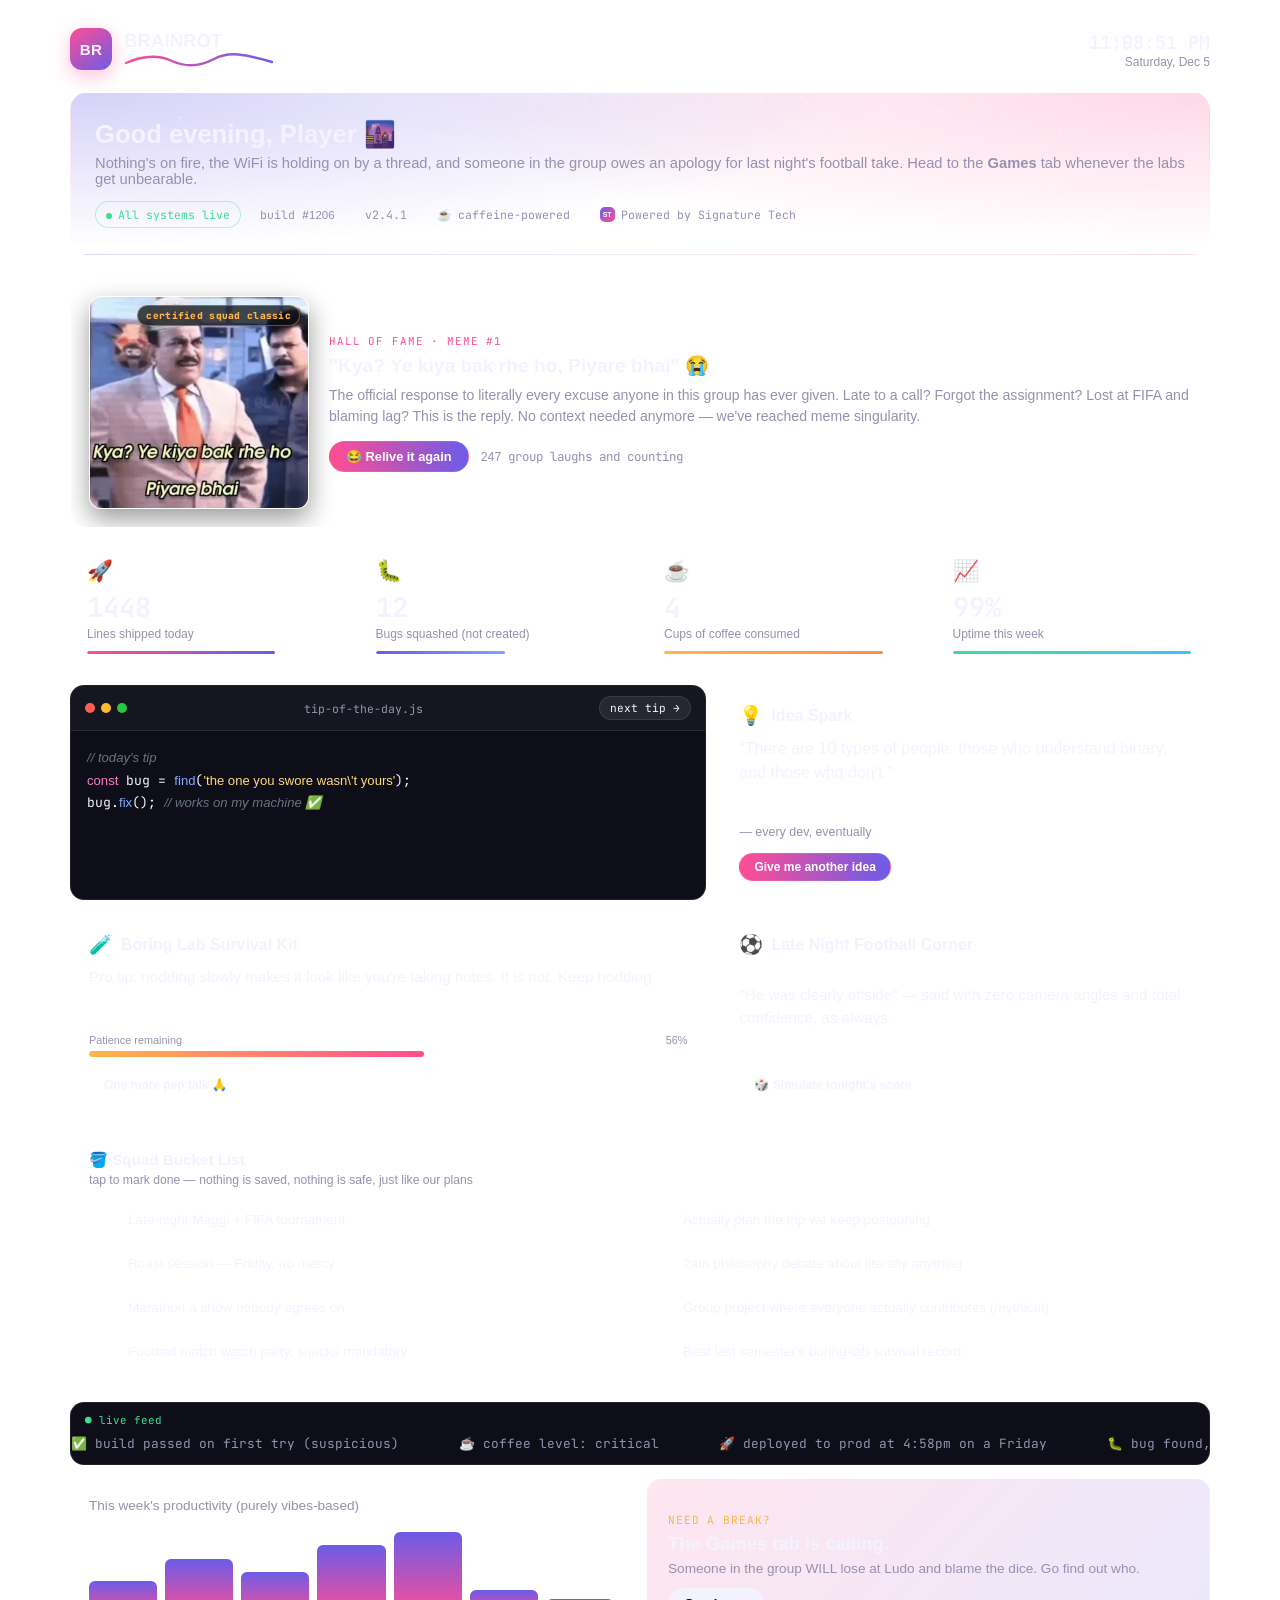
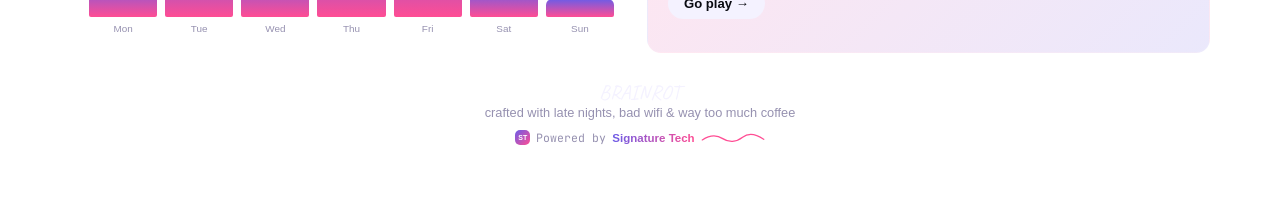
==== commit f0343264: "Updated basic dashboard with meme" ====
--- a/dashboard.html
+++ b/dashboard.html
@@ -84,6 +84,13 @@
     background:rgba(255,255,255,.03); color:var(--text-muted); font-family:'JetBrains Mono',monospace;
   }
   .badge.live{ color:var(--st-mint); border-color:rgba(61,220,151,.35); }
+  .badge.st-badge{ display:inline-flex; align-items:center; gap:6px; }
+  .st-mark{
+    width:15px; height:15px; border-radius:5px; flex-shrink:0;
+    background:linear-gradient(135deg, var(--st-violet), var(--st-pink));
+    display:inline-flex; align-items:center; justify-content:center;
+    font-size:7px; font-weight:800; color:#fff;
+  }
   .dot{ width:6px; height:6px; border-radius:50%; background:var(--st-mint); display:inline-block; margin-right:6px; animation:pulseDot 1.4s infinite; }
   @keyframes pulseDot{ 0%,100%{opacity:1;} 50%{opacity:.25;} }
 
@@ -103,6 +110,77 @@
   .c3 i{ background:linear-gradient(90deg,var(--st-amber),#ff8a4d); }
   .c4 i{ background:linear-gradient(90deg,var(--st-mint),#38c6ff); }
 
+  /* ---------- Meme Wall ---------- */
+  .meme-card{
+    display:grid; grid-template-columns: 220px 1fr; gap:20px; align-items:center;
+    background:var(--st-panel); border:1px solid var(--st-border); border-radius:16px;
+    padding:18px; margin-bottom:14px; overflow:hidden; position:relative;
+  }
+  .meme-frame{
+    position:relative; border-radius:12px; overflow:hidden; border:1px solid var(--st-border);
+    box-shadow:0 10px 26px rgba(0,0,0,.4);
+  }
+  .meme-frame img{ display:block; width:100%; height:auto; }
+  .meme-frame .stamp{
+    position:absolute; top:8px; right:8px; background:rgba(10,11,18,.75); color:var(--st-amber);
+    font-size:.6rem; font-weight:800; padding:3px 8px; border-radius:20px; letter-spacing:.03em;
+    font-family:'JetBrains Mono',monospace; border:1px solid rgba(255,182,72,.4);
+  }
+  .meme-body .eyebrow{ font-size:.68rem; letter-spacing:.08em; text-transform:uppercase; color:var(--st-pink); font-family:'JetBrains Mono',monospace; margin-bottom:6px; }
+  .meme-body h3{ margin:0 0 8px; font-size:1.2rem; }
+  .meme-body p{ margin:0 0 14px; color:var(--text-muted); font-size:.88rem; line-height:1.5; }
+  .meme-actions{ display:flex; align-items:center; gap:12px; flex-wrap:wrap; }
+  .laugh-btn{
+    font-size:.8rem; padding:7px 16px; border-radius:20px; border:1px solid var(--st-border);
+    background:linear-gradient(90deg,var(--st-pink),var(--st-violet)); color:#fff; cursor:pointer; font-weight:700;
+  }
+  .laugh-count{ font-size:.78rem; color:var(--text-muted); font-family:'JetBrains Mono',monospace; }
+  @media (max-width:640px){ .meme-card{ grid-template-columns:1fr; } .meme-frame{ max-width:220px; margin:0 auto; } }
+
+  /* ---------- Lab / Football twin cards ---------- */
+  .twin-card{
+    background:var(--st-panel); border:1px solid var(--st-border); border-radius:14px; padding:18px;
+    display:flex; flex-direction:column; justify-content:space-between;
+  }
+  .twin-card .top{ display:flex; align-items:center; gap:8px; margin-bottom:10px; }
+  .twin-card .top .ic{ font-size:1.2rem; }
+  .twin-card .quote{ font-size:.95rem; line-height:1.5; min-height:56px; }
+  .twin-card button{
+    margin-top:14px; align-self:flex-start; font-size:.75rem; padding:6px 14px; border-radius:20px;
+    border:1px solid var(--st-border); background:var(--st-panel-strong); color:var(--text); cursor:pointer; font-weight:700;
+  }
+  .lab-progress{ margin-top:12px; }
+  .lab-progress .row{ display:flex; justify-content:space-between; font-size:.68rem; color:var(--text-muted); margin-bottom:5px; font-family:'JetBrains Mono',monospace; }
+  .lab-progress .track{ height:6px; border-radius:6px; background:rgba(255,255,255,.08); overflow:hidden; }
+  .lab-progress .fill{ height:100%; background:linear-gradient(90deg,var(--st-amber),var(--st-pink)); border-radius:6px; transition:width .6s ease; }
+
+  .score-box{
+    margin-top:12px; padding:10px 12px; border-radius:10px; background:rgba(255,255,255,.03);
+    border:1px solid var(--st-border); font-size:.82rem; display:none;
+  }
+  .score-box.show{ display:block; }
+  .score-box .score{ font-family:'JetBrains Mono',monospace; font-weight:700; font-size:1rem; color:var(--st-mint); }
+
+  /* ---------- Squad bucket list ---------- */
+  .bucket-card{
+    background:var(--st-panel); border:1px solid var(--st-border); border-radius:14px; padding:18px; margin-bottom:14px;
+  }
+  .bucket-card h4{ margin:0 0 4px; font-size:.95rem; }
+  .bucket-card .sub{ font-size:.76rem; color:var(--text-muted); margin-bottom:14px; }
+  .bucket-list{ list-style:none; margin:0; padding:0; display:grid; grid-template-columns:1fr 1fr; gap:8px; }
+  .bucket-list li{
+    display:flex; align-items:center; gap:10px; font-size:.85rem; padding:9px 12px; border-radius:10px;
+    background:rgba(255,255,255,.025); border:1px solid var(--st-border); cursor:pointer; transition:background .2s;
+  }
+  .bucket-list li:hover{ background:rgba(255,255,255,.05); }
+  .bucket-list li .chk{
+    width:16px; height:16px; border-radius:5px; border:1.5px solid var(--st-border); flex-shrink:0;
+    display:flex; align-items:center; justify-content:center; font-size:.65rem; transition:all .2s;
+  }
+  .bucket-list li.done .chk{ background:linear-gradient(135deg,var(--st-mint),#38c6ff); border-color:transparent; }
+  .bucket-list li.done .label{ text-decoration:line-through; color:var(--text-muted); }
+  @media (max-width:640px){ .bucket-list{ grid-template-columns:1fr; } }
+
   .cols{ display:grid; grid-template-columns: 1.3fr 1fr; gap:14px; margin-bottom:14px; }
 
   /* ---------- Code snippet card ---------- */
@@ -174,6 +252,19 @@
     text-align:center; margin-top:26px; font-size:.8rem; color:var(--text-muted);
   }
   footer.sig .signature-font{ font-size:1.3rem; color:var(--text); }
+  .footer-st{
+    display:flex; align-items:center; justify-content:center; gap:6px; margin-top:10px;
+    font-size:.72rem; font-family:'JetBrains Mono',monospace;
+  }
+  .footer-st strong{
+    background:linear-gradient(90deg,var(--st-violet),var(--st-pink));
+    -webkit-background-clip:text; background-clip:text; color:transparent; font-weight:800;
+  }
+  .mini-sig{ width:64px; height:10px; }
+  .mini-sig path{
+    stroke:var(--st-pink); stroke-width:2; fill:none; stroke-linecap:round;
+    stroke-dasharray:160; stroke-dashoffset:160; animation:sign 1.4s ease forwards 1s;
+  }
 
   @media (max-width:820px){
     .grid{ grid-template-columns: repeat(2,1fr); }
@@ -214,12 +305,30 @@
     <canvas id="netCanvas"></canvas>
     <div class="hero-inner">
       <h2 id="greeting">Welcome back, Player 👋</h2>
-      <p>Everything's green, coffee's hot, and the deploy pipeline is holding its breath. Head to the <strong>Games</strong> tab above whenever you need a break.</p>
+      <p>Nothing's on fire, the WiFi is holding on by a thread, and someone in the group owes an apology for last night's football take. Head to the <strong>Games</strong> tab whenever the labs get unbearable.</p>
       <div class="badge-row">
         <span class="badge live"><span class="dot"></span>All systems live</span>
         <span class="badge">build #<span id="buildNum">0000</span></span>
         <span class="badge">v2.4.1</span>
         <span class="badge">☕ caffeine-powered</span>
+        <span class="badge st-badge"><span class="st-mark">ST</span>Powered by Signature Tech</span>
+      </div>
+    </div>
+  </div>
+
+  <!-- ============ MEME WALL ============ -->
+  <div class="meme-card">
+    <div class="meme-frame">
+      <img src="meme.png" alt="The squad's classic CID meme — 'Kya? Ye kiya bak rhe ho, Piyare bhai'">
+      <span class="stamp">certified squad classic</span>
+    </div>
+    <div class="meme-body">
+      <div class="eyebrow">Hall of Fame · Meme #1</div>
+      <h3>"Kya? Ye kiya bak rhe ho, Piyare bhai" 😭</h3>
+      <p id="memeCaption">The official response to literally every excuse anyone in this group has ever given. Late to a call? Forgot the assignment? Lost at FIFA and blaming lag? This is the reply. No context needed anymore — we've reached meme singularity.</p>
+      <div class="meme-actions">
+        <button class="laugh-btn" onclick="laughAgain()">😂 Relive it again</button>
+        <span class="laugh-count"><span id="laughCount">247</span> group laughs and counting</span>
       </div>
     </div>
   </div>
@@ -271,6 +380,37 @@
     </div>
   </div>
 
+  <!-- ============ LAB SURVIVAL + FOOTBALL CORNER ============ -->
+  <div class="cols">
+    <div class="twin-card">
+      <div class="top"><span class="ic">🧪</span><strong>Boring Lab Survival Kit</strong></div>
+      <div class="quote" id="labText">Loading today's dose of motivation…</div>
+      <div class="lab-progress">
+        <div class="row"><span>Patience remaining</span><span id="labPct">72%</span></div>
+        <div class="track"><div class="fill" id="labFill" style="width:0"></div></div>
+      </div>
+      <button onclick="nextLab()">One more pep talk 🙏</button>
+    </div>
+
+    <div class="twin-card">
+      <div class="top"><span class="ic">⚽</span><strong>Late Night Football Corner</strong></div>
+      <div class="quote" id="footballText">Loading tonight's hot take…</div>
+      <div class="score-box" id="scoreBox">
+        <div>Tonight's completely made-up scoreline:</div>
+        <div class="score" id="scoreLine">— vs —</div>
+        <div id="scoreCommentary" style="color:var(--text-muted); font-size:.78rem; margin-top:4px;"></div>
+      </div>
+      <button onclick="simulateScore()">🎲 Simulate tonight's score</button>
+    </div>
+  </div>
+
+  <!-- ============ SQUAD BUCKET LIST ============ -->
+  <div class="bucket-card">
+    <h4>🪣 Squad Bucket List</h4>
+    <div class="sub">tap to mark done — nothing is saved, nothing is safe, just like our plans</div>
+    <ul class="bucket-list" id="bucketList"></ul>
+  </div>
+
   <!-- ============ LIVE TICKER ============ -->
   <div class="ticker">
     <span class="tag">● live feed</span>
@@ -289,14 +429,20 @@
     <div class="cta-card">
       <div class="eyebrow">Need a break?</div>
       <h3>The Games tab is calling.</h3>
-      <p>Your dashboard will still be here, judging you gently, when you get back.</p>
+      <p>Someone in the group WILL lose at Ludo and blame the dice. Go find out who.</p>
       <a href="#games">Go play →</a>
     </div>
   </div>
 
   <footer class="sig">
     <div class="signature-font">BRAINROT</div>
-    <div>crafted with late nights &amp; way too much coffee</div>
+    <div>crafted with late nights, bad wifi &amp; way too much coffee</div>
+    <div class="footer-st">
+      <span class="st-mark">ST</span>Powered by <strong>Signature Tech</strong>
+      <svg class="mini-sig" viewBox="0 0 100 14" xmlns="http://www.w3.org/2000/svg">
+        <path d="M2 10 C 14 2, 25 2, 34 8 S 55 14, 65 6 S 86 1, 98 9"/>
+      </svg>
+    </div>
   </footer>
 
 </div>
@@ -335,6 +481,101 @@
     setTimeout(() => bar.style.width = bar.dataset.target + '%', 200);
   });
 
+  /* ---------- Meme Wall ---------- */
+  let laughTotal = 247;
+  const laughLines = [
+    "The official response to literally every excuse anyone in this group has ever given. Late to a call? Forgot the assignment? Lost at FIFA and blaming lag? This is the reply. No context needed anymore — we've reached meme singularity.",
+    "Someone sends this in the group chat at least once a day. It has replaced actual words at this point.",
+    "Historians will one day study this screenshot to understand exactly how unserious we were.",
+    "This meme has ended more arguments than actual logic ever has.",
+    "Send this, and the conversation is legally over. No further discussion permitted."
+  ];
+  let laughIdx = 0;
+  function laughAgain(){
+    laughTotal += Math.floor(Math.random()*4) + 1;
+    document.getElementById('laughCount').textContent = laughTotal;
+    laughIdx = (laughIdx + 1) % laughLines.length;
+    document.getElementById('memeCaption').textContent = laughLines[laughIdx];
+  }
+
+  /* ---------- Boring Lab Survival Kit ---------- */
+  const labLines = [
+    "You have survived every boring lab that came before this one. Statistically, this one ends too.",
+    "Pro tip: nodding slowly makes it look like you're taking notes. It is not. Keep nodding.",
+    "The lab manual has the answer. So does literally anyone who finished five minutes early.",
+    "Somewhere, a professor is also bored of explaining this. You are both victims here.",
+    "Breathe in. Breathe out. Check the clock. Regret checking the clock.",
+    "This experiment 'should take 20 minutes.' It has taken 20 minutes three times now.",
+    "Remember: the WiFi being down is not your fault, but it is definitely your excuse."
+  ];
+  let labIdx = 0;
+  function nextLab(){
+    labIdx = (labIdx + 1) % labLines.length;
+    document.getElementById('labText').textContent = labLines[labIdx];
+    const pct = Math.floor(Math.random()*40) + 20;
+    document.getElementById('labPct').textContent = pct + '%';
+    document.getElementById('labFill').style.width = pct + '%';
+  }
+
+  /* ---------- Late Night Football Corner ---------- */
+  const footballLines = [
+    "\"He was clearly offside\" — said with zero camera angles and total confidence, as always.",
+    "It's 1am, the match ended an hour ago, and the group chat is still 0-0 on agreeing about that penalty.",
+    "Someone is about to argue that their team 'deserved it more.' Nobody asked. Everybody's listening.",
+    "Tactical genius activates the moment the actual manager makes a substitution you disagree with.",
+    "\"I could've saved that\" — a group member who has never played in goal, ever, in their life.",
+    "The real final score tonight: sleep 0, football talk 90+7."
+  ];
+  let footballIdx = 0;
+  function renderFootball(){
+    document.getElementById('footballText').textContent = footballLines[footballIdx];
+  }
+  renderFootball();
+  setInterval(() => {
+    footballIdx = (footballIdx + 1) % footballLines.length;
+    renderFootball();
+  }, 6000);
+
+  const teams = ['Midnight FC', 'Sleepy United', 'Deadline Rovers', 'Lab Coat City', 'Group Chat Athletic', 'Offside Academy'];
+  const commentary = [
+    "A result nobody predicted, including the two teams playing.",
+    "Somewhere, a VAR official is also confused.",
+    "This scoreline settles nothing and will be argued about until 3am regardless.",
+    "Purely simulated. Purely still going to cause a group chat war.",
+    "Both fanbases (all four of you) are furious."
+  ];
+  function simulateScore(){
+    const a = teams[Math.floor(Math.random()*teams.length)];
+    let b = teams[Math.floor(Math.random()*teams.length)];
+    while(b === a) b = teams[Math.floor(Math.random()*teams.length)];
+    const sa = Math.floor(Math.random()*5), sb = Math.floor(Math.random()*5);
+    document.getElementById('scoreLine').textContent = `${a} ${sa} — ${sb} ${b}`;
+    document.getElementById('scoreCommentary').textContent = commentary[Math.floor(Math.random()*commentary.length)];
+    document.getElementById('scoreBox').classList.add('show');
+  }
+
+  /* ---------- Squad Bucket List ---------- */
+  const bucketItems = [
+    "Late-night Maggi + FIFA tournament",
+    "Actually plan the trip we keep postponing",
+    "Roast session — Friday, no mercy",
+    "2am philosophy debate about literally anything",
+    "Marathon a show nobody agrees on",
+    "Group project where everyone actually contributes (mythical)",
+    "Football match watch party, snacks mandatory",
+    "Beat last semester's boring-lab survival record"
+  ];
+  const bucketList = document.getElementById('bucketList');
+  bucketItems.forEach((item, i) => {
+    const li = document.createElement('li');
+    li.innerHTML = `<span class="chk"></span><span class="label">${item}</span>`;
+    li.onclick = () => {
+      li.classList.toggle('done');
+      li.querySelector('.chk').textContent = li.classList.contains('done') ? '✓' : '';
+    };
+    bucketList.appendChild(li);
+  });
+
   /* ---------- Code snippet rotator ---------- */
   const snippets = [
     { file:'tip-of-the-day.js', code:`<span class="tk-cm">// today's tip</span>\n<span class="tk-kw">const</span> bug = <span class="tk-fn">find</span>(<span class="tk-str">'the one you swore wasn\\'t yours'</span>);\nbug.<span class="tk-fn">fix</span>(); <span class="tk-cm">// works on my machine ✅</span>` },
@@ -359,7 +600,10 @@
     { text:'“It’s not a bug, it’s an undocumented feature.”', who:'— unknown, probably you' },
     { text:'Add a button that does nothing except say "nice click" — morale matters.', who:'— UX brainstorm' },
     { text:'“Weeks of coding can save you hours of planning.”', who:'— cautionary tale' },
-    { text:'A dark mode so dark it needs its own dark mode.', who:'— design meeting, 11pm' }
+    { text:'A dark mode so dark it needs its own dark mode.', who:'— design meeting, 11pm' },
+    { text:'A group chat feature that auto-replies "Kya? Ye kiya bak rhe ho" to any bad excuse.', who:'— genuinely needed' },
+    { text:'What if attendance was based on vibes instead of actually showing up to lab?', who:'— circulated, not approved' },
+    { text:'A trophy for "Most Confidently Wrong Football Take" — updated weekly, contested nightly.', who:'— group awards ceremony' }
   ];
   let ideaIdx = 0;
   function renderIdea(){
@@ -368,13 +612,17 @@
   }
   function nextIdea(){ ideaIdx = (ideaIdx+1) % ideas.length; renderIdea(); }
   renderIdea();
+  nextLab();
 
   /* ---------- Live ticker feed ---------- */
   const feed = [
     '✅ build passed on first try (suspicious)', '☕ coffee level: critical', '🚀 deployed to prod at 4:58pm on a Friday',
     '🐛 bug found, immediately renamed "feature"', '📦 node_modules now visible from space',
     '🔧 fixed it by turning it off and on again', '💬 "it works on my machine" — confirmed team motto',
-    '⚡ page load time: instant-ish', '🌙 last commit: 2:47am, no regrets'
+    '⚡ page load time: instant-ish', '🌙 last commit: 2:47am, no regrets',
+    '⚽ group chat still arguing about that penalty from 3 hours ago', '🧪 lab ends in "5 more minutes" — 40 minutes ago',
+    '😂 "Kya? Ye kiya bak rhe ho" sent for the 4th time today', '🍜 maggi count tonight: concerning',
+    '📴 someone left the call and blamed WiFi, again', '🎲 Ludo dice declared unofficially cursed'
   ];
   const track = document.getElementById('tickerTrack');
   track.innerHTML = feed.concat(feed).map(f => `<span>${f}</span>`).join('');
--- a/style.css
+++ b/style.css
@@ -88,7 +88,24 @@
     font-size: 15px; font-weight: 800; box-shadow: 0 6px 16px rgba(99,102,241,.35);
 }
 .brand-logo span { background: linear-gradient(90deg, var(--accent), var(--accent-2)); -webkit-background-clip: text; background-clip: text; color: transparent; }
-.brand-tag { font-size: 11px; color: var(--text-muted); margin: -4px 4px 28px; letter-spacing: .06em; text-transform: uppercase; }
+.brand-tag { margin: -2px 4px 26px; }
+.pb-badge {
+    display: inline-flex; align-items: center; gap: 7px;
+    padding: 5px 12px 5px 5px; border-radius: 20px;
+    background: rgba(255,255,255,.04); border: 1px solid var(--border);
+    font-size: 10.5px; color: var(--text-muted); letter-spacing: .01em;
+}
+.pb-mark {
+    width: 17px; height: 17px; border-radius: 5px; flex-shrink: 0;
+    background: linear-gradient(135deg, var(--accent), var(--accent-2));
+    display: flex; align-items: center; justify-content: center;
+    font-size: 8px; font-weight: 800; color: #fff;
+}
+.pb-badge strong, .footer-right strong {
+    background: linear-gradient(90deg, var(--accent), var(--accent-2));
+    -webkit-background-clip: text; background-clip: text; color: transparent;
+    font-weight: 800;
+}
 
 .sidebar-menu { list-style: none; display: flex; flex-direction: column; gap: 6px; }
 
@@ -133,6 +150,33 @@
     display: flex;
     flex-direction: column;
     min-height: 0; /* critical: lets children scroll instead of overflowing silently */
+}
+
+/* ============ Site footer ============ */
+.site-footer {
+    flex-shrink: 0;
+    height: 46px;
+    display: flex;
+    align-items: center;
+    justify-content: space-between;
+    padding: 0 28px;
+    background: rgba(20, 21, 31, 0.75);
+    backdrop-filter: blur(10px);
+    border-top: 1px solid var(--border);
+    font-size: .76rem;
+    color: var(--text-muted);
+}
+.footer-right { display: flex; align-items: center; gap: 8px; }
+.pb-sig { width: 76px; height: 12px; flex-shrink: 0; }
+.pb-sig path {
+    stroke: url(#footerSigGrad); stroke-width: 2.2; fill: none; stroke-linecap: round;
+    stroke-dasharray: 200; stroke-dashoffset: 200;
+    animation: footerSign 1.6s ease forwards .6s;
+}
+@keyframes footerSign { to { stroke-dashoffset: 0; } }
+
+@media (max-width: 640px) {
+    .site-footer { flex-direction: column; gap: 4px; height: auto; padding: 10px 20px; text-align: center; }
 }
 
 .sub-top-bar {
